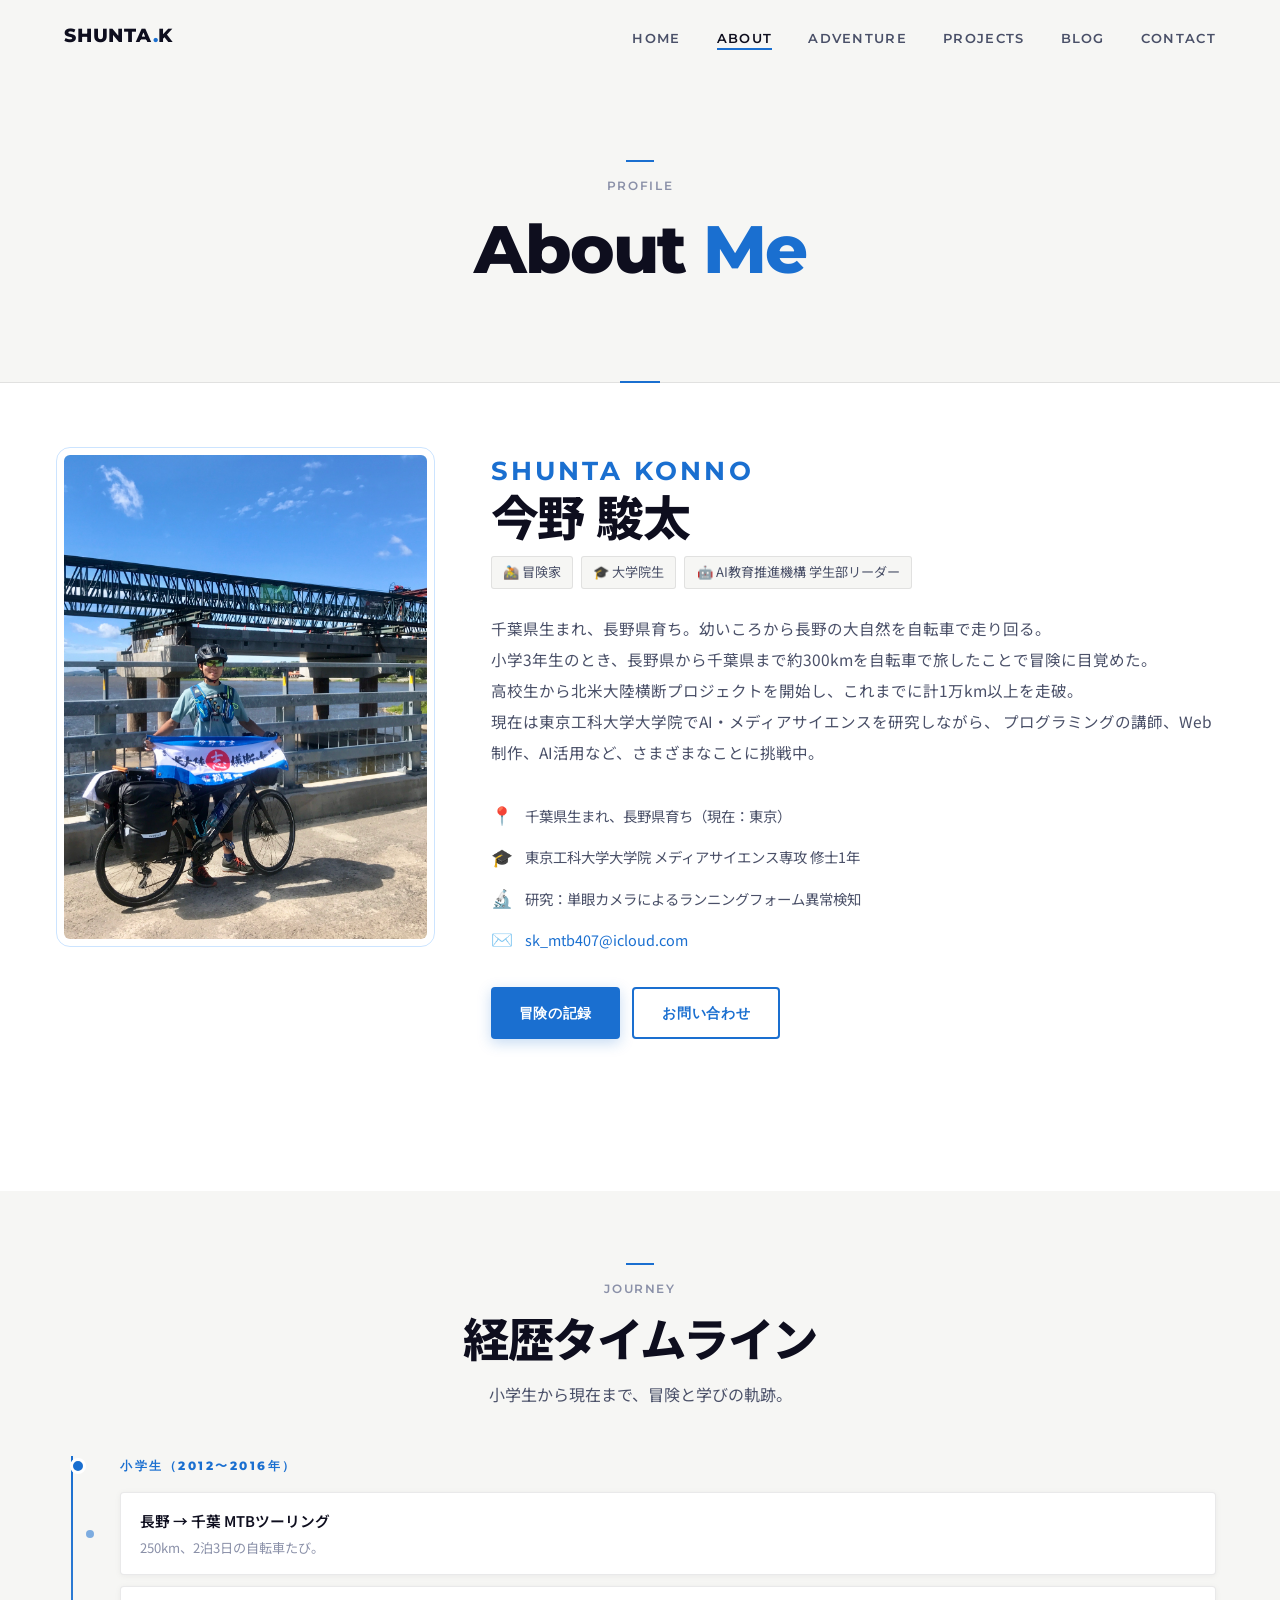
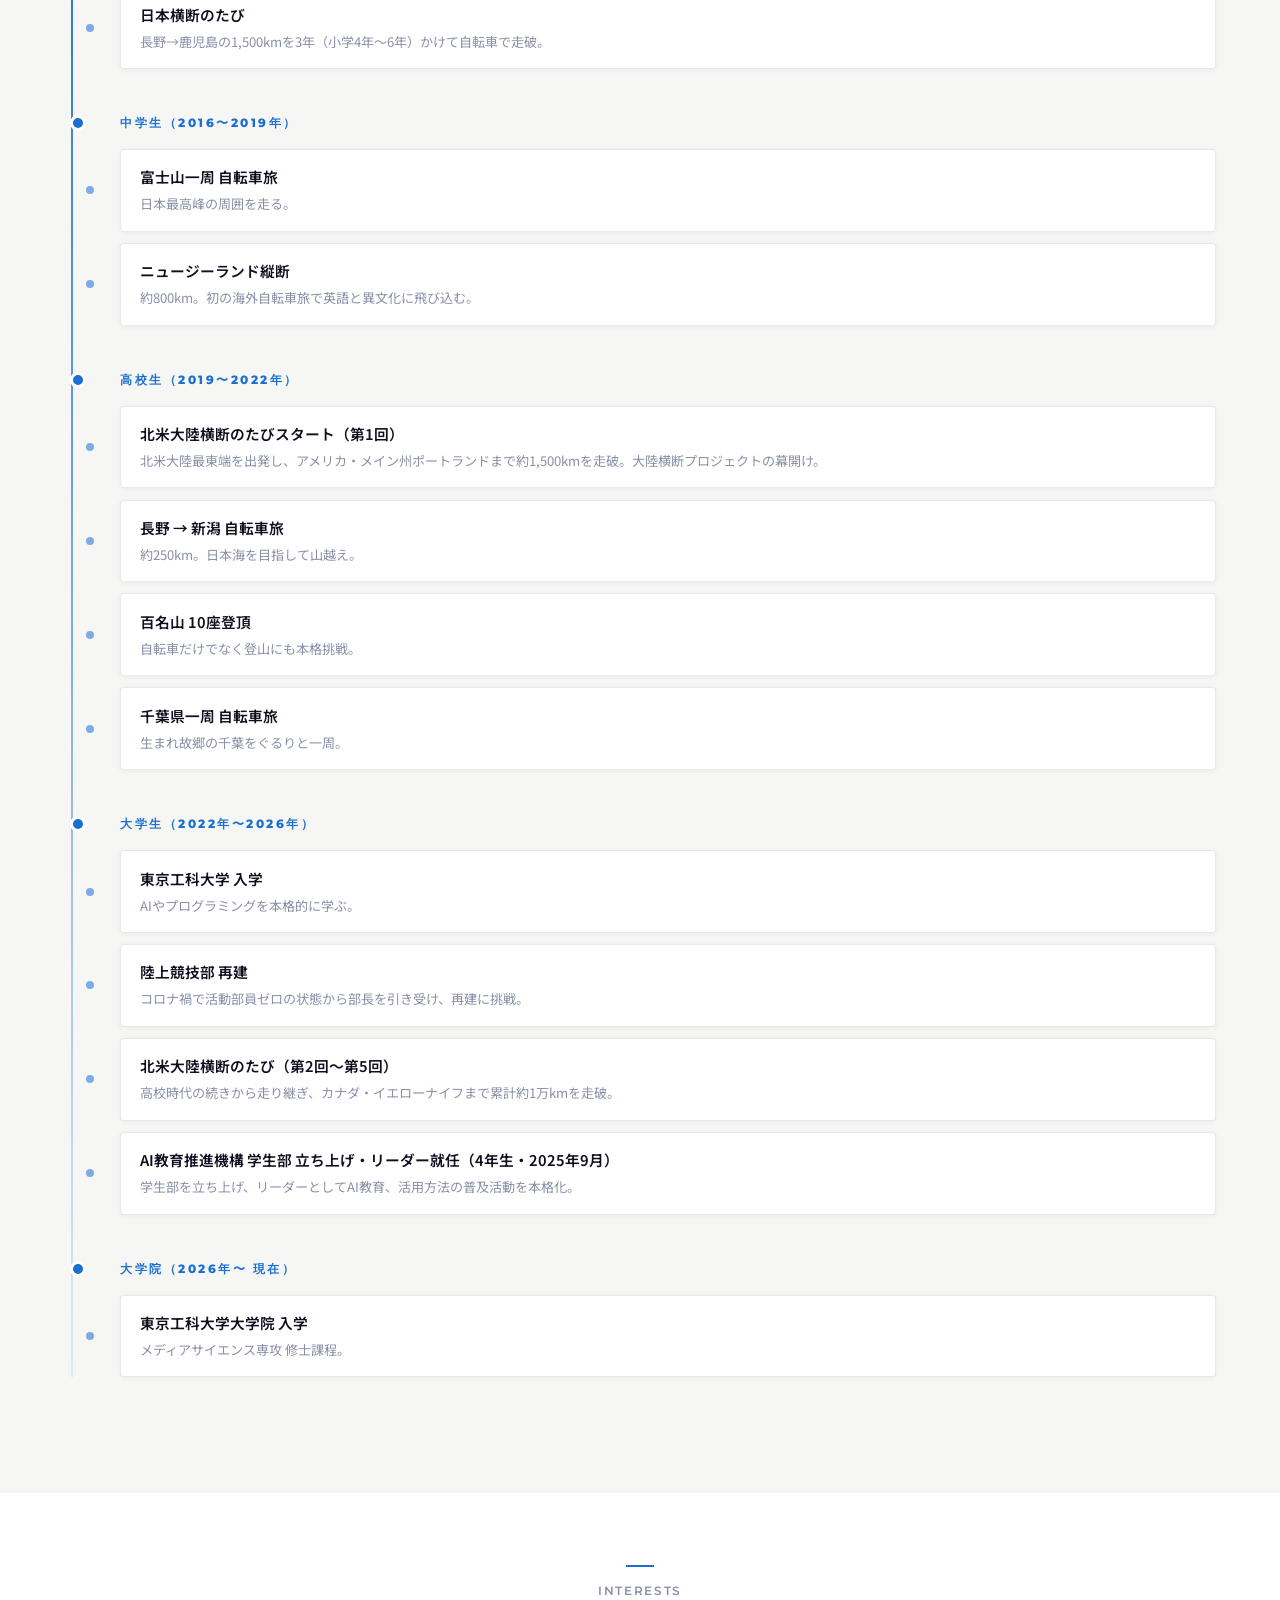
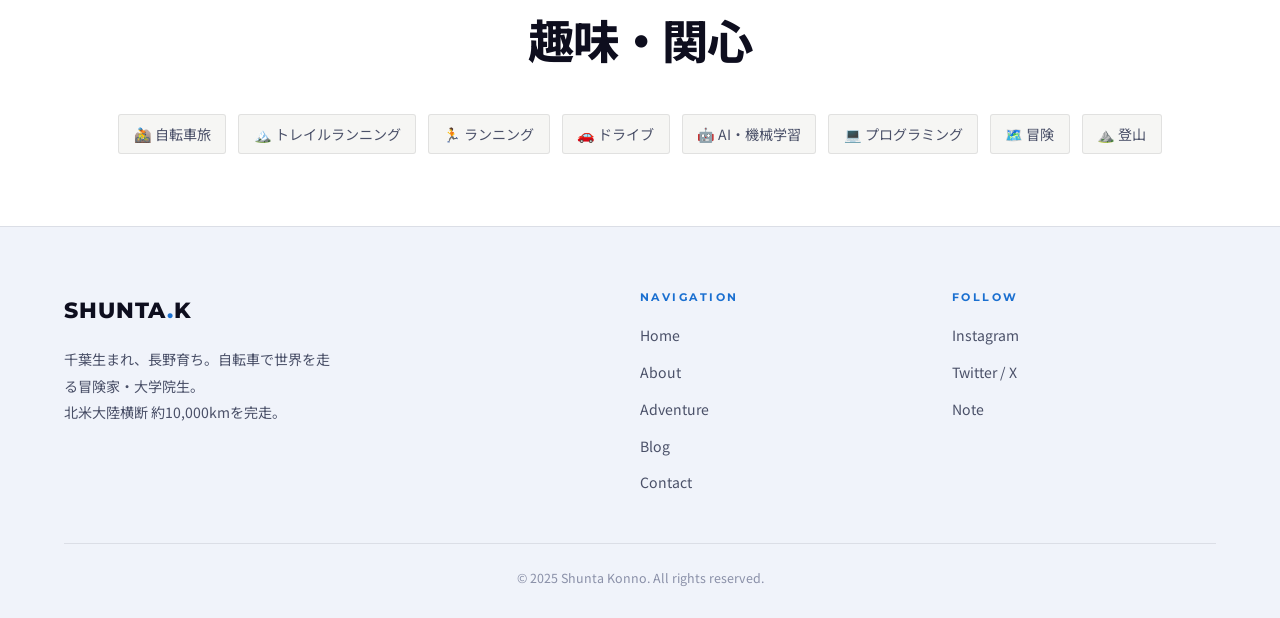
==== about.html @ 6734cbf1 "Update about timeline and interests per revisions - 長野→千葉: MTBツーリング / 250km 2泊3日 - 日本横断のたび: 長野→鹿児島 1" ====
<!DOCTYPE html>
<html lang="ja">
<head>
  <meta charset="UTF-8">
  <meta name="google-site-verification" content="3t5CI1DyYlu0HoJbHAZWPIja4UkBCypZJrowsVczzZc" />
  <meta name="viewport" content="width=device-width, initial-scale=1.0">
  <meta name="description" content="今野駿太のプロフィール。千葉生まれ長野育ちの冒険家・大学院生。経歴・研究・趣味について。">
  <title>About — Shunta Konno</title>
  <link rel="canonical" href="https://shunta-tf.github.io/my-website/about.html">
  <meta property="og:type" content="profile">
  <meta property="og:site_name" content="Shunta Konno">
  <meta property="og:locale" content="ja_JP">
  <meta property="og:title" content="About — 今野駿太 Shunta Konno">
  <meta property="og:description" content="今野駿太のプロフィール。千葉生まれ長野育ちの冒険家・大学院生。経歴・研究・趣味について。">
  <meta property="og:url" content="https://shunta-tf.github.io/my-website/about.html">
  <meta property="og:image" content="https://shunta-tf.github.io/my-website/images/profile.jpg">
  <meta name="twitter:card" content="summary_large_image">
  <meta name="twitter:title" content="About — 今野駿太 Shunta Konno">
  <meta name="twitter:description" content="今野駿太のプロフィール。千葉生まれ長野育ちの冒険家・大学院生。経歴・研究・趣味について。">
  <meta name="twitter:image" content="https://shunta-tf.github.io/my-website/images/profile.jpg">
  <link rel="preconnect" href="https://fonts.googleapis.com">
  <link rel="preconnect" href="https://fonts.gstatic.com" crossorigin>
  <link href="https://fonts.googleapis.com/css2?family=Montserrat:wght@400;500;600;700;800&family=Noto+Sans+JP:wght@400;500;700&display=swap" rel="stylesheet">
  <link rel="stylesheet" href="css/style.css">
</head>
<body>

<!-- ========== HEADER ========== -->
<header class="header">
  <nav class="nav">
    <a href="index.html" class="nav-logo">SHUNTA<span>.</span>K</a>
    <ul class="nav-links">
      <li><a href="index.html">Home</a></li>
      <li><a href="about.html">About</a></li>
      <li><a href="adventure.html">Adventure</a></li>
      <li><a href="projects.html">Projects</a></li>
      <li><a href="blog.html">Blog</a></li>
      <li><a href="contact.html">Contact</a></li>
    </ul>
    <button class="nav-hamburger" aria-label="メニュー">
      <span></span><span></span><span></span>
    </button>
  </nav>
</header>
<nav class="nav-mobile">
  <a href="index.html">Home</a>
  <a href="about.html">About</a>
  <a href="adventure.html">Adventure</a>
  <a href="projects.html">Projects</a>
  <a href="blog.html">Blog</a>
  <a href="contact.html">Contact</a>
</nav>

<!-- ========== PAGE HERO ========== -->
<section class="page-hero">
  <span class="section-label">Profile</span>
  <h1>About <span class="accent">Me</span></h1>
</section>

<!-- ========== PROFILE ========== -->
<section class="section">
  <div class="container">
    <div class="profile-section">
      <!-- Photo -->
      <div class="profile-img-wrap fade-in">
        <img
          src="images/profile.jpg"
          alt="今野駿太"
          class="profile-img"
          onerror="this.style.display='none';this.nextElementSibling.style.display='flex';"
        >
        <div class="profile-placeholder" style="display:none;">
          <span class="ph-icon">📷</span>
          <span>images/profile.jpg<br>を配置してください</span>
        </div>
      </div>

      <!-- Info -->
      <div class="fade-in fd1">
        <h1 class="profile-name">
          <span class="en">Shunta Konno</span>
          今野 駿太
        </h1>
        <div class="profile-badges">
          <span class="profile-badge">🚵 冒険家</span>
          <span class="profile-badge">🎓 大学院生</span>
          <span class="profile-badge">🤖 AI教育推進機構 学生部リーダー</span>
        </div>

        <p class="profile-bio">
          千葉県生まれ、長野県育ち。幼いころから長野の大自然を自転車で走り回る。<br>
          小学3年生のとき、長野県から千葉県まで約300kmを自転車で旅したことで冒険に目覚めた。<br>
          高校生から北米大陸横断プロジェクトを開始し、これまでに計1万km以上を走破。<br>
          現在は東京工科大学大学院でAI・メディアサイエンスを研究しながら、
          プログラミングの講師、Web制作、AI活用など、さまざまなことに挑戦中。
        </p>

        <div class="profile-meta">
          <div class="profile-meta-item">
            <span class="mi">📍</span>
            <span>千葉県生まれ、長野県育ち（現在：東京）</span>
          </div>
          <div class="profile-meta-item">
            <span class="mi">🎓</span>
            <span>東京工科大学大学院 メディアサイエンス専攻 修士1年</span>
          </div>
          <div class="profile-meta-item">
            <span class="mi">🔬</span>
            <span>研究：単眼カメラによるランニングフォーム異常検知</span>
          </div>
          <div class="profile-meta-item">
            <span class="mi">✉️</span>
            <span><a href="mailto:sk_mtb407@icloud.com">sk_mtb407@icloud.com</a></span>
          </div>
        </div>

        <div style="display:flex;gap:0.75rem;flex-wrap:wrap;">
          <a href="adventure.html" class="btn btn-primary">冒険の記録</a>
          <a href="contact.html" class="btn btn-outline">お問い合わせ</a>
        </div>
      </div>
    </div>
  </div>
</section>

<!-- ========== TIMELINE ========== -->
<section class="section bg-alt">
  <div class="container">
    <div class="section-header fade-in">
      <span class="section-label">Journey</span>
      <h2 class="section-title">経歴タイムライン</h2>
      <p class="section-subtitle">小学生から現在まで、冒険と学びの軌跡。</p>
    </div>

    <div class="timeline fade-in">

      <!-- 小学生 -->
      <div class="timeline-group">
        <div class="timeline-era">小学生（2012〜2016年）</div>
        <div class="timeline-items">
          <div class="timeline-item">
            <div class="ti-title">長野 → 千葉 MTBツーリング</div>
            <div class="ti-detail">250km、2泊3日の自転車たび。</div>
          </div>
          <div class="timeline-item">
            <div class="ti-title">日本横断のたび</div>
            <div class="ti-detail">長野→鹿児島の1,500kmを3年（小学4年〜6年）かけて自転車で走破。</div>
          </div>
        </div>
      </div>

      <!-- 中学生 -->
      <div class="timeline-group">
        <div class="timeline-era">中学生（2016〜2019年）</div>
        <div class="timeline-items">
          <div class="timeline-item">
            <div class="ti-title">富士山一周 自転車旅</div>
            <div class="ti-detail">日本最高峰の周囲を走る。</div>
          </div>
          <div class="timeline-item">
            <div class="ti-title">ニュージーランド縦断</div>
            <div class="ti-detail">約800km。初の海外自転車旅で英語と異文化に飛び込む。</div>
          </div>
        </div>
      </div>

      <!-- 高校生 -->
      <div class="timeline-group">
        <div class="timeline-era">高校生（2019〜2022年）</div>
        <div class="timeline-items">
          <div class="timeline-item">
            <div class="ti-title">北米大陸横断のたびスタート（第1回）</div>
            <div class="ti-detail">北米大陸最東端を出発し、アメリカ・メイン州ポートランドまで約1,500kmを走破。大陸横断プロジェクトの幕開け。</div>
          </div>
          <div class="timeline-item">
            <div class="ti-title">長野 → 新潟 自転車旅</div>
            <div class="ti-detail">約250km。日本海を目指して山越え。</div>
          </div>
          <div class="timeline-item">
            <div class="ti-title">百名山 10座登頂</div>
            <div class="ti-detail">自転車だけでなく登山にも本格挑戦。</div>
          </div>
          <div class="timeline-item">
            <div class="ti-title">千葉県一周 自転車旅</div>
            <div class="ti-detail">生まれ故郷の千葉をぐるりと一周。</div>
          </div>
        </div>
      </div>

      <!-- 大学生 -->
      <div class="timeline-group">
        <div class="timeline-era">大学生（2022年〜2026年）</div>
        <div class="timeline-items">
          <div class="timeline-item">
            <div class="ti-title">東京工科大学 入学</div>
            <div class="ti-detail">AIやプログラミングを本格的に学ぶ。</div>
          </div>
          <div class="timeline-item">
            <div class="ti-title">陸上競技部 再建</div>
            <div class="ti-detail">コロナ禍で活動部員ゼロの状態から部長を引き受け、再建に挑戦。</div>
          </div>
          <div class="timeline-item">
            <div class="ti-title">北米大陸横断のたび（第2回〜第5回）</div>
            <div class="ti-detail">高校時代の続きから走り継ぎ、カナダ・イエローナイフまで累計約1万kmを走破。</div>
          </div>
          <div class="timeline-item">
            <div class="ti-title">AI教育推進機構 学生部 立ち上げ・リーダー就任（4年生・2025年9月）</div>
            <div class="ti-detail">学生部を立ち上げ、リーダーとしてAI教育、活用方法の普及活動を本格化。</div>
          </div>
        </div>
      </div>

      <!-- 大学院 -->
      <div class="timeline-group">
        <div class="timeline-era">大学院（2026年〜 現在）</div>
        <div class="timeline-items">
          <div class="timeline-item">
            <div class="ti-title">東京工科大学大学院 入学</div>
            <div class="ti-detail">メディアサイエンス専攻 修士課程。</div>
          </div>
        </div>
      </div>

    </div>
  </div>
</section>

<!-- ========== HOBBIES ========== -->
<section class="section">
  <div class="container">
    <div class="section-header fade-in">
      <span class="section-label">Interests</span>
      <h2 class="section-title">趣味・関心</h2>
    </div>
    <div class="hobby-list fade-in" style="justify-content:center;">
      <span class="hobby-tag">🚵 自転車旅</span>
      <span class="hobby-tag">🏔️ トレイルランニング</span>
      <span class="hobby-tag">🏃 ランニング</span>
      <span class="hobby-tag">🚗 ドライブ</span>
      <span class="hobby-tag">🤖 AI・機械学習</span>
      <span class="hobby-tag">💻 プログラミング</span>
      <span class="hobby-tag">🗺️ 冒険</span>
      <span class="hobby-tag">⛰️ 登山</span>
    </div>
  </div>
</section>

<!-- ========== FOOTER ========== -->
<footer class="footer">
  <div class="container footer-inner">
    <div class="footer-grid">
      <div class="footer-brand">
        <a href="index.html" class="nav-logo">SHUNTA<span>.</span>K</a>
        <p>千葉生まれ、長野育ち。自転車で世界を走る冒険家・大学院生。<br>北米大陸横断 約10,000kmを完走。</p>
      </div>
      <div class="footer-col">
        <h4>Navigation</h4>
        <ul>
          <li><a href="index.html">Home</a></li>
          <li><a href="about.html">About</a></li>
          <li><a href="adventure.html">Adventure</a></li>
          <li><a href="blog.html">Blog</a></li>
          <li><a href="contact.html">Contact</a></li>
        </ul>
      </div>
      <div class="footer-col">
        <h4>Follow</h4>
        <ul>
          <li><a href="https://www.instagram.com/shunta_mtb/" target="_blank" rel="noopener">Instagram</a></li>
          <li><a href="https://twitter.com/shunta_mtb" target="_blank" rel="noopener">Twitter / X</a></li>
          <li><a href="https://note.com/shunta_mtb" target="_blank" rel="noopener">Note</a></li>
        </ul>
      </div>
    </div>
    <div class="footer-bottom">
      <p>© 2025 Shunta Konno. All rights reserved.</p>
    </div>
  </div>
</footer>

<script src="js/main.js"></script>
</body>
</html>
---- css/style.css ----
/* =====================================================
   STYLE.CSS — Shunta Konno Personal Website
   ===================================================== */

/* --- Variables & Reset --- */
:root {
  --bg-primary:    #ffffff;
  --bg-secondary:  #f6f6f4;
  --bg-card:       #ffffff;
  --bg-card-alt:   #f0f0ec;
  --accent:        #1a6fd0;
  --accent-light:  #4a9eff;
  --accent-dark:   #0d52a8;
  --accent-glow:   rgba(26, 111, 208, 0.08);
  --text-primary:  #0e0e1e;
  --text-secondary:#4a5068;
  --text-muted:    #8a90a8;
  --border:        rgba(14, 14, 30, 0.09);
  --border-hover:  rgba(26, 111, 208, 0.3);
  --header-height: 72px;
  --section-pad:   72px 0;
  --max-width:     1200px;
  --radius:        6px;
  --radius-sm:     4px;
  --t:             all 0.25s ease;
  --shadow:        0 2px 12px rgba(14,14,30,0.07);
  --shadow-hover:  0 6px 20px rgba(14,14,30,0.11);
}

*, *::before, *::after { box-sizing: border-box; margin: 0; padding: 0; }

html { scroll-behavior: smooth; -webkit-text-size-adjust: 100%; }

body {
  font-family: 'Noto Sans JP', 'Montserrat', -apple-system, sans-serif;
  background: var(--bg-primary);
  color: var(--text-primary);
  line-height: 1.75;
  opacity: 0;
  transition: opacity 0.55s ease;
  min-height: 100vh;
  overflow-x: hidden;
}
body.page-loaded { opacity: 1; }

img { max-width: 100%; height: auto; display: block; }
a { color: var(--accent); text-decoration: none; transition: var(--t); }
a:hover { color: var(--accent-dark); }
ul { list-style: none; }

/* --- Typography --- */
h1,h2,h3,h4,h5 {
  font-family: 'Montserrat', 'Noto Sans JP', sans-serif;
  font-weight: 700;
  line-height: 1.2;
  letter-spacing: -0.02em;
}
.section-title { font-size: clamp(2rem,4.5vw,2.9rem); margin-bottom: 0.75rem; font-weight: 800; letter-spacing: -0.03em; }
.section-subtitle { font-size: 1rem; color: var(--text-secondary); margin-bottom: 3rem; font-weight: 400; }
.accent { color: var(--accent); }

/* --- Layout --- */
.container { max-width: var(--max-width); margin: 0 auto; padding: 0 24px; }
.section { padding: var(--section-pad); }
.section-header { text-align: center; margin-bottom: 44px; }
.section-label {
  display: inline-block;
  font-size: 0.72rem; font-weight: 600; letter-spacing: 0.14em;
  text-transform: uppercase; color: var(--text-muted);
  font-family: 'Montserrat', sans-serif;
  margin-bottom: 0.85rem;
}
.section-header .section-label::before {
  content: ''; display: block;
  width: 28px; height: 2px; background: var(--accent);
  margin: 0 auto 0.85rem;
}
.bg-alt { background: var(--bg-secondary); }

/* --- Header --- */
.header {
  position: fixed; top: 0; left: 0; right: 0;
  height: var(--header-height);
  z-index: 1000;
  transition: var(--t);
}
.header.scrolled {
  background: rgba(255,255,255,0.92);
  backdrop-filter: blur(18px);
  -webkit-backdrop-filter: blur(18px);
  border-bottom: 1px solid var(--border);
  box-shadow: 0 2px 16px rgba(14,14,30,0.06);
}
.nav {
  display: flex; align-items: center; justify-content: space-between;
  height: 100%; max-width: var(--max-width);
  margin: 0 auto; padding: 0 24px;
}
.nav-logo {
  font-family: 'Montserrat', sans-serif;
  font-size: 1.2rem; font-weight: 800;
  color: var(--text-primary); letter-spacing: 0.04em;
}
.nav-logo span { color: var(--accent); }
.nav-logo:hover { color: var(--text-primary); }
.nav-links { display: flex; gap: 2.25rem; align-items: center; }
.nav-links a {
  font-family: 'Montserrat', sans-serif;
  font-size: 0.82rem; font-weight: 600;
  color: var(--text-secondary); letter-spacing: 0.1em;
  text-transform: uppercase; position: relative; padding-bottom: 4px;
}
.nav-links a::after {
  content: ''; position: absolute; bottom: 0; left: 0;
  width: 0; height: 2px; background: var(--accent);
  transition: width 0.3s ease;
}
.nav-links a:hover,
.nav-links a.active { color: var(--text-primary); }
.nav-links a:hover::after,
.nav-links a.active::after { width: 100%; }

/* Hamburger */
.nav-hamburger {
  display: none; flex-direction: column; gap: 5px;
  cursor: pointer; padding: 8px; background: none; border: none;
}
.nav-hamburger span {
  display: block; width: 24px; height: 2px;
  background: var(--text-primary); transition: var(--t); border-radius: 2px;
}
.nav-links a { color: var(--text-secondary); }

/* Home page: white nav before scroll */
.home-page .header:not(.scrolled) .nav-logo { color: #fff; }
.home-page .header:not(.scrolled) .nav-logo span { color: rgba(255,255,255,0.75); }
.home-page .header:not(.scrolled) .nav-links a { color: rgba(255,255,255,0.85); }
.home-page .header:not(.scrolled) .nav-links a:hover { color: #fff; }
.home-page .header:not(.scrolled) .nav-hamburger span { background: #fff; }
.nav-hamburger.open span:nth-child(1) { transform: translateY(7px) rotate(45deg); }
.nav-hamburger.open span:nth-child(2) { opacity: 0; }
.nav-hamburger.open span:nth-child(3) { transform: translateY(-7px) rotate(-45deg); }

/* Mobile nav */
.nav-mobile {
  display: none; position: fixed;
  top: var(--header-height); left: 0; right: 0;
  background: rgba(255,255,255,0.97); backdrop-filter: blur(20px);
  padding: 2rem 24px; border-bottom: 1px solid var(--border);
  flex-direction: column; gap: 0; z-index: 999;
  box-shadow: 0 8px 24px rgba(14,14,30,0.08);
}
.nav-mobile.open { display: flex; }
.nav-mobile a {
  font-family: 'Montserrat', sans-serif;
  font-size: 1.05rem; font-weight: 600;
  color: var(--text-secondary); text-transform: uppercase;
  letter-spacing: 0.1em; padding: 1rem 0;
  border-bottom: 1px solid var(--border);
}
.nav-mobile a.active, .nav-mobile a:hover { color: var(--accent); }

/* --- Footer --- */
.footer {
  background: #f0f3fa;
  border-top: 1px solid var(--border);
  padding: 64px 0 28px;
}
.footer-grid {
  display: grid; grid-template-columns: 2fr 1fr 1fr;
  gap: 3rem; margin-bottom: 3rem;
}
.footer-brand .nav-logo { font-size: 1.4rem; display: block; margin-bottom: 1rem; }
.footer-brand p { color: var(--text-secondary); font-size: 0.88rem; line-height: 1.9; max-width: 270px; }
.footer-col h4 {
  font-size: 0.7rem; font-weight: 700; letter-spacing: 0.22em;
  text-transform: uppercase; color: var(--accent);
  margin-bottom: 1rem; font-family: 'Montserrat', sans-serif;
}
.footer-col ul { display: flex; flex-direction: column; gap: 0.55rem; }
.footer-col a { color: var(--text-secondary); font-size: 0.88rem; }
.footer-col a:hover { color: var(--text-primary); }
.footer-bottom {
  border-top: 1px solid var(--border);
  padding-top: 1.5rem; text-align: center;
  color: var(--text-muted); font-size: 0.78rem;
}

/* --- Buttons --- */
.btn {
  display: inline-flex; align-items: center; gap: 0.5rem;
  padding: 0.75rem 1.75rem;
  border-radius: var(--radius-sm);
  font-family: 'Montserrat', sans-serif;
  font-size: 0.875rem; font-weight: 600; letter-spacing: 0.05em;
  cursor: pointer; transition: var(--t); border: none;
  text-decoration: none;
}
.btn-primary { background: var(--accent); color: #fff; box-shadow: 0 4px 14px rgba(26,111,208,0.25); }
.btn-primary:hover {
  background: var(--accent-dark); color: #fff;
  transform: translateY(-2px); box-shadow: 0 8px 20px rgba(26,111,208,0.3);
}
.btn-outline { background: #fff; color: var(--accent); border: 2px solid var(--accent); }
.btn-outline:hover {
  background: var(--accent); color: #fff;
  transform: translateY(-2px);
}
.btn-lg { padding: 1rem 2.5rem; font-size: 1rem; }

/* --- Cards --- */
.card {
  background: var(--bg-card);
  border: 1px solid var(--border);
  border-radius: var(--radius);
  padding: 2rem;
  transition: var(--t);
  position: relative; overflow: hidden;
  box-shadow: var(--shadow);
}
.card::before {
  content: ''; position: absolute; top: 0; left: 0; right: 0; height: 2px;
  background: var(--accent);
  transform: scaleX(0); transform-origin: left;
  transition: transform 0.3s ease;
}
.card:hover {
  transform: translateY(-3px);
  box-shadow: var(--shadow-hover);
  border-color: rgba(26,111,208,0.2);
}
.card:hover::before { transform: scaleX(1); }

/* ===========================
   HERO
   =========================== */
.hero {
  min-height: 64vh;
  display: flex; align-items: flex-end;
  position: relative; overflow: hidden;
  background: #111;
}

.hero-stars { display: none; }
.hero::after { display: none; }

.hero-bg {
  position: absolute; inset: 0;
  background: url('../images/hero.jpg') center/cover no-repeat;
  opacity: 0.55; z-index: 1;
}
.hero-slide {
  position: absolute; inset: 0;
  background-size: cover; background-position: center;
  opacity: 0; z-index: 1;
  transition: opacity 1.2s ease;
}
.hero-slide.active { opacity: 0.9; }
.hero-overlay {
  display: block;
  position: absolute; inset: 0; z-index: 2;
  background: linear-gradient(
    to bottom,
    rgba(0,0,0,0.32) 0%,
    rgba(0,0,0,0.02) 28%,
    rgba(0,0,0,0.05) 55%,
    rgba(0,0,0,0.52) 100%
  );
}

.hero-content {
  position: relative; z-index: 3;
  width: 100%; max-width: var(--max-width);
  margin: 0 auto;
  padding: 0 48px 56px;
}
.hero-label {
  display: block;
  font-family: 'Montserrat', sans-serif;
  font-size: 0.7rem; font-weight: 500; letter-spacing: 0.1em;
  text-transform: uppercase; color: rgba(255,255,255,0.6);
  margin-bottom: 0.65rem;
}
.hero-title {
  font-size: clamp(2rem, 4.5vw, 3.5rem);
  font-weight: 800; letter-spacing: -0.03em;
  line-height: 1.02; margin-bottom: 0.9rem;
  color: #fff;
}
.hero-title .name-en {
  display: block; font-family: 'Montserrat', sans-serif;
}
.hero-title .name-ja {
  display: block;
  font-size: clamp(0.95rem, 1.8vw, 1.6rem);
  font-weight: 700; color: rgba(255,255,255,0.75);
  margin-top: 0.15rem;
}
.hero-tagline {
  font-size: clamp(0.95rem, 2.2vw, 1.18rem);
  color: var(--text-secondary); margin-bottom: 2.5rem;
  max-width: 540px; line-height: 1.9;
}
.hero-cta { display: flex; gap: 1rem; flex-wrap: wrap; }
.hero-scroll {
  position: absolute; bottom: 40px; left: 50%;
  transform: translateX(-50%);
  display: flex; flex-direction: column; align-items: center; gap: 6px;
  color: var(--text-muted); font-size: 0.68rem;
  letter-spacing: 0.15em; text-transform: uppercase;
  font-family: 'Montserrat', sans-serif;
  animation: scrollBounce 2.2s ease-in-out infinite;
  z-index: 3;
}
.hero-scroll::after {
  content: ''; display: block; width: 1px; height: 36px;
  background: linear-gradient(to bottom, var(--accent), transparent);
}
@keyframes scrollBounce {
  0%,100% { transform: translateX(-50%) translateY(0); }
  50% { transform: translateX(-50%) translateY(9px); }
}

/* ===========================
   NEWS
   =========================== */
.news-list {
  display: flex; flex-direction: column; gap: 1px;
  background: var(--border); border-radius: var(--radius);
  overflow: hidden; border: 1px solid var(--border);
}
.news-item {
  display: flex; align-items: center; gap: 1.25rem;
  padding: 1.1rem 1.75rem;
  background: var(--bg-card); transition: var(--t);
  flex-wrap: wrap; position: relative;
}
.news-item::before {
  content: ''; position: absolute; left: 0; top: 0; bottom: 0;
  width: 3px; background: var(--accent);
  transform: scaleY(0); transform-origin: center;
  transition: transform 0.25s ease;
}
.news-item:hover { background: #f5f8ff; }
.news-item:hover::before { transform: scaleY(1); }
.news-date {
  font-family: 'Montserrat', sans-serif;
  font-size: 0.78rem; font-weight: 700; color: var(--accent);
  white-space: nowrap; min-width: 90px;
}
.news-badge {
  font-size: 0.68rem; font-weight: 700;
  padding: 0.2rem 0.55rem; border-radius: 3px;
  background: var(--accent-glow); color: var(--accent);
  white-space: nowrap; border: 1px solid rgba(26,111,208,0.25);
  font-family: 'Montserrat', sans-serif;
}
.news-text { color: var(--text-secondary); font-size: 0.92rem; flex: 1; }

/* ===========================
   ACTIVITY CARDS
   =========================== */
.activity-grid { display: grid; grid-template-columns: repeat(3,1fr); gap: 1.5rem; }
.activity-icon { font-size: 2.5rem; margin-bottom: 1.25rem; display: block; }
.activity-card { display: flex; flex-direction: column; }
.activity-card h3 {
  font-size: 1.35rem; margin-bottom: 0.2rem;
  font-family: 'Montserrat', sans-serif; letter-spacing: -0.01em;
}
.activity-sub {
  display: block; font-size: 0.78rem; font-weight: 500;
  color: var(--text-muted); margin-bottom: 0.9rem;
  letter-spacing: 0.02em;
}
.activity-card p { color: var(--text-secondary); font-size: 0.88rem; line-height: 1.75; flex: 1; }
.activity-card .btn { margin-top: 1.5rem; align-self: flex-start; }

/* ===========================
   SNS LINKS
   =========================== */
.sns-row { display: flex; justify-content: center; gap: 1.25rem; flex-wrap: wrap; }
.sns-card {
  display: flex; flex-direction: column;
  align-items: center; gap: 0.65rem;
  padding: 1.5rem 1.75rem;
  background: var(--bg-card); border: 1px solid var(--border);
  border-radius: var(--radius); transition: var(--t);
  min-width: 130px; color: var(--text-primary);
  box-shadow: var(--shadow);
  position: relative; overflow: hidden;
}
.sns-card::before {
  content: ''; position: absolute; top: 0; left: 0; right: 0; height: 2px;
  background: var(--accent);
  transform: scaleX(0); transition: transform 0.25s ease;
}
.sns-card:hover {
  border-color: rgba(26,111,208,0.3);
  box-shadow: var(--shadow-hover);
  color: var(--accent);
  transform: translateY(-3px);
}
.sns-card:hover::before { transform: scaleX(1); }
.sns-card .icon { font-size: 1.8rem; line-height: 1; }
.sns-card .label {
  font-family: 'Montserrat', sans-serif;
  font-size: 0.75rem; font-weight: 700;
  letter-spacing: 0.1em; text-transform: uppercase;
}

/* ===========================
   PAGE HERO (inner pages)
   =========================== */
.page-hero {
  padding: 160px 24px 80px;
  text-align: center;
  background: var(--bg-secondary);
  position: relative;
  border-bottom: 1px solid var(--border);
}
.page-hero::after {
  content: ''; position: absolute; bottom: -1px; left: 50%;
  transform: translateX(-50%); width: 40px; height: 2px;
  background: var(--accent);
}
.page-hero .section-label::before {
  content: ''; display: block;
  width: 28px; height: 2px; background: var(--accent);
  margin: 0 auto 0.85rem;
}
.page-hero h1 { font-size: clamp(2.4rem, 6.5vw, 4.2rem); font-weight: 800; margin-bottom: 0.75rem; letter-spacing: -0.03em; }
.page-hero p { color: var(--text-secondary); font-size: 1.05rem; max-width: 480px; margin: 0 auto; }

/* ===========================
   ABOUT — Profile
   =========================== */
.profile-section {
  display: grid; grid-template-columns: 1fr 2fr;
  gap: 4rem; align-items: start; margin-bottom: 80px;
}
.profile-img-wrap { position: relative; }
.profile-img-wrap::after {
  content: ''; position: absolute;
  inset: -8px; border-radius: calc(var(--radius) + 8px);
  border: 1px solid rgba(74,158,255,0.28); pointer-events: none;
}
.profile-img {
  width: 100%; aspect-ratio: 3/4;
  border-radius: var(--radius); object-fit: cover;
}
.profile-placeholder {
  width: 100%; aspect-ratio: 3/4;
  border-radius: var(--radius);
  background: #f0f4fb; border: 2px dashed rgba(26,111,208,0.2);
  display: flex; flex-direction: column;
  align-items: center; justify-content: center;
  gap: 0.75rem; color: var(--text-muted);
  font-size: 0.82rem; text-align: center; padding: 2rem;
}
.profile-placeholder .ph-icon { font-size: 2.5rem; opacity: 0.5; }
.profile-name {
  font-size: clamp(2rem,5vw,3rem); font-weight: 800;
  margin-bottom: 0.5rem; letter-spacing: -0.03em;
}
.profile-name .en {
  display: block; font-family: 'Montserrat', sans-serif;
  font-size: 0.55em; color: var(--accent); font-weight: 700;
  letter-spacing: 0.12em; text-transform: uppercase; margin-bottom: 0.25rem;
}
.profile-badges {
  display: flex; flex-wrap: wrap; gap: 0.5rem; margin-bottom: 1.5rem;
}
.profile-badge {
  background: var(--bg-secondary); border: 1px solid var(--border);
  padding: 0.25rem 0.7rem; border-radius: 3px; font-size: 0.82rem;
  color: var(--text-secondary);
}
.profile-bio {
  color: var(--text-secondary); font-size: 0.97rem;
  line-height: 2; margin-bottom: 2rem;
}
.profile-meta { display: flex; flex-direction: column; gap: 0.65rem; margin-bottom: 2rem; }
.profile-meta-item {
  display: flex; align-items: center;
  gap: 0.75rem; font-size: 0.9rem; color: var(--text-secondary);
}
.profile-meta-item .mi { color: var(--accent); font-size: 1.1rem; min-width: 1.4rem; }

/* ===========================
   TIMELINE
   =========================== */
.timeline { position: relative; padding-left: 2rem; }
.timeline::before {
  content: ''; position: absolute; left: 7px; top: 0; bottom: 0;
  width: 2px; background: linear-gradient(to bottom, var(--accent), rgba(26,111,208,0.1));
}
.timeline-group { margin-bottom: 2.75rem; }
.timeline-era {
  font-family: 'Montserrat', sans-serif;
  font-size: 0.72rem; font-weight: 800; letter-spacing: 0.22em;
  text-transform: uppercase; color: var(--accent);
  margin-bottom: 1rem; padding-left: 1.5rem; position: relative;
}
.timeline-era::before {
  content: ''; position: absolute;
  left: -1.6rem; top: 50%; transform: translateY(-50%);
  width: 16px; height: 16px; border-radius: 50%;
  background: var(--accent); border: 3px solid var(--bg-primary);
}
.timeline-items { display: flex; flex-direction: column; gap: 0.7rem; padding-left: 1.5rem; }
.timeline-item {
  position: relative;
  background: var(--bg-card); border: 1px solid var(--border);
  border-radius: var(--radius-sm); padding: 0.9rem 1.2rem;
  transition: var(--t); box-shadow: 0 1px 6px rgba(14,14,30,0.05);
}
.timeline-item:hover { border-color: rgba(26,111,208,0.25); background: #f5f8ff; box-shadow: var(--shadow); }
.timeline-item::before {
  content: ''; position: absolute;
  left: -2.18rem; top: 50%; transform: translateY(-50%);
  width: 8px; height: 8px; border-radius: 50%;
  background: var(--accent); opacity: 0.55;
}
.ti-title { font-size: 0.92rem; font-weight: 600; margin-bottom: 0.2rem; }
.ti-detail { font-size: 0.82rem; color: var(--text-muted); }

/* ===========================
   HOBBIES
   =========================== */
.hobby-list { display: flex; flex-wrap: wrap; gap: 0.75rem; }
.hobby-tag {
  display: inline-flex; align-items: center; gap: 0.45rem;
  padding: 0.4rem 0.9rem;
  background: var(--bg-secondary); border: 1px solid var(--border);
  border-radius: 3px; font-size: 0.88rem; color: var(--text-secondary);
  transition: var(--t);
}
.hobby-tag:hover { border-color: var(--accent); color: var(--accent); }

/* ===========================
   ADVENTURE — Main Project
   =========================== */
.main-project {
  background: var(--bg-secondary);
  border: 1px solid var(--border);
  border-left: 3px solid var(--accent);
  border-radius: var(--radius); padding: 3rem;
  margin-bottom: 5rem; position: relative; overflow: hidden;
  box-shadow: var(--shadow);
}
.main-project::before { display: none; }
.mp-head {
  display: flex; justify-content: space-between;
  align-items: flex-start; flex-wrap: wrap;
  gap: 1.5rem; margin-bottom: 2rem;
}
.mp-badge {
  font-family: 'Montserrat', sans-serif;
  font-size: 0.68rem; font-weight: 700; letter-spacing: 0.1em;
  text-transform: uppercase; color: var(--accent);
  padding: 0; border-radius: 0;
}
.mp-title { font-size: clamp(1.5rem,4vw,2.4rem); font-weight: 800; margin-bottom: 0.4rem; }
.mp-sub { color: var(--text-secondary); font-size: 0.92rem; }
.mp-stats { display: flex; gap: 2.5rem; flex-wrap: wrap; }
.stat { text-align: center; }
.stat-val {
  font-family: 'Montserrat', sans-serif;
  font-size: clamp(1.6rem,3.5vw,2.6rem);
  font-weight: 800; color: var(--accent); line-height: 1;
  margin-bottom: 0.25rem;
}
.stat-lbl { font-size: 0.78rem; color: var(--text-muted); font-family: 'Montserrat',sans-serif; }
.progress-wrap { margin-top: 2rem; }
.progress-meta {
  display: flex; justify-content: space-between;
  margin-bottom: 0.65rem; font-size: 0.82rem; color: var(--text-secondary);
}
.progress-track {
  height: 6px; background: rgba(14,14,30,0.08);
  border-radius: 100px; overflow: hidden;
}
.progress-fill {
  height: 100%;
  background: linear-gradient(90deg, var(--accent), var(--accent-light));
  border-radius: 100px;
  position: relative;
  width: 0;
  transition: width 1.6s cubic-bezier(0.4,0,0.2,1) 0.4s;
}
.progress-fill::after { display: none; }
.route-section { margin-top: 2rem; padding-top: 2rem; border-top: 1px solid var(--border); }
.route-label {
  font-size: 0.72rem; color: var(--text-muted);
  font-family: 'Montserrat',sans-serif; font-weight: 700;
  letter-spacing: 0.15em; text-transform: uppercase; margin-bottom: 0.85rem;
}
.route-path {
  display: flex; align-items: center; gap: 0.5rem;
  flex-wrap: wrap; font-size: 0.88rem;
}
.route-pt {
  background: var(--bg-primary); border: 1px solid var(--border);
  padding: 0.3rem 0.75rem; border-radius: 3px;
  color: var(--text-secondary); font-size: 0.82rem;
  font-family: 'Montserrat',sans-serif;
}
.route-arr { color: var(--text-muted); }

/* Adventures grid */
.adventures-grid {
  display: grid; grid-template-columns: repeat(auto-fill,minmax(270px,1fr));
  gap: 1.25rem;
}
.adv-card {
  background: var(--bg-card); border: 1px solid var(--border);
  border-radius: var(--radius); padding: 1.5rem; transition: var(--t);
  box-shadow: var(--shadow);
}
.adv-card:hover {
  border-color: rgba(26,111,208,0.25);
  box-shadow: var(--shadow-hover);
}
.era-badge {
  display: inline-block;
  font-size: 0.68rem; font-weight: 700; color: var(--text-muted);
  background: transparent; border: none;
  padding: 0; border-radius: 0;
  font-family: 'Montserrat',sans-serif; letter-spacing: 0.08em;
  text-transform: uppercase;
  margin-bottom: 0.7rem;
}
.adv-card h3 { font-size: 0.97rem; font-weight: 700; margin-bottom: 0.4rem; line-height: 1.4; }
.adv-dist {
  font-family: 'Montserrat',sans-serif;
  font-size: 1.15rem; font-weight: 800;
  color: var(--accent); margin-bottom: 0.2rem;
}
.adv-note { font-size: 0.82rem; color: var(--text-muted); }

/* Instagram CTA */
.ig-cta {
  text-align: center; margin-top: 4rem; padding: 3rem;
  background: var(--bg-secondary);
  border: 1px solid var(--border);
  border-radius: var(--radius);
  box-shadow: var(--shadow);
}
.ig-cta p { color: var(--text-secondary); margin: 1rem 0 1.75rem; font-size: 0.95rem; }

/* ===========================
   BLOG
   =========================== */
.blog-wrap { max-width: 640px; margin: 0 auto; padding: 0 24px; }
.blog-note-card {
  padding: 3rem; text-align: center;
  background: var(--bg-secondary);
  border: 1px solid var(--border); border-radius: var(--radius);
  box-shadow: var(--shadow);
}
.note-icon { font-size: 4rem; margin-bottom: 1.5rem; }
.blog-note-card h2 { font-size: 1.6rem; margin-bottom: 0.75rem; }
.blog-note-card p { color: var(--text-secondary); line-height: 1.9; margin-bottom: 2rem; }
.blog-tip {
  margin-top: 2rem; padding: 1.25rem 1.5rem;
  background: #f5f8ff; border: 1px solid rgba(26,111,208,0.12);
  border-radius: var(--radius-sm); font-size: 0.85rem; color: var(--text-muted);
  line-height: 1.7;
}

/* ===========================
   CONTACT
   =========================== */
.contact-grid { display: grid; grid-template-columns: 1fr 1.6fr; gap: 4rem; align-items: start; }
.contact-info h3 { font-size: 1.05rem; margin-bottom: 1.5rem; font-weight: 700; }
.ci-item { display: flex; align-items: flex-start; gap: 1rem; margin-bottom: 1.5rem; }
.ci-icon { font-size: 1.15rem; color: var(--accent); min-width: 1.4rem; margin-top: 0.1rem; }
.ci-label {
  font-size: 0.7rem; color: var(--text-muted);
  text-transform: uppercase; letter-spacing: 0.12em;
  font-family: 'Montserrat',sans-serif; margin-bottom: 0.22rem;
}
.ci-val { font-size: 0.9rem; color: var(--text-secondary); word-break: break-all; }
.ci-val a { color: var(--accent); }
.contact-sns { margin-top: 2rem; padding-top: 2rem; border-top: 1px solid var(--border); }
.contact-sns h4 {
  font-size: 0.7rem; color: var(--text-muted);
  text-transform: uppercase; letter-spacing: 0.12em;
  font-family: 'Montserrat',sans-serif; margin-bottom: 1rem;
}
.sns-pill-row { display: flex; flex-wrap: wrap; gap: 0.65rem; }
.sns-pill {
  display: flex; align-items: center; gap: 0.4rem;
  color: var(--text-secondary); font-size: 0.88rem;
  padding: 0.38rem 0.9rem;
  background: var(--bg-card); border: 1px solid var(--border);
  border-radius: 3px; transition: var(--t);
}
.sns-pill:hover { color: var(--accent); border-color: var(--accent); }

/* Contact Form */
.c-form {
  background: var(--bg-card); border: 1px solid var(--border);
  border-radius: 20px; padding: 2.5rem;
  box-shadow: var(--shadow);
}
.form-group { margin-bottom: 1.4rem; }
.form-label {
  display: block; font-size: 0.75rem; font-weight: 700;
  color: var(--text-secondary); margin-bottom: 0.5rem;
  font-family: 'Montserrat',sans-serif; letter-spacing: 0.06em; text-transform: uppercase;
}
.form-ctrl {
  width: 100%; padding: 0.85rem 1rem;
  background: #f8fafd; border: 1.5px solid rgba(14,14,30,0.1);
  border-radius: var(--radius-sm); color: var(--text-primary);
  font-family: 'Noto Sans JP',sans-serif; font-size: 0.93rem;
  transition: var(--t); outline: none;
}
.form-ctrl:focus {
  border-color: var(--accent); box-shadow: 0 0 0 3px var(--accent-glow);
}
.form-ctrl::placeholder { color: var(--text-muted); }
textarea.form-ctrl { resize: vertical; min-height: 150px; line-height: 1.7; }
.form-submit { width: 100%; justify-content: center; padding: 1rem; font-size: 0.95rem; }
.form-success {
  display: none; text-align: center; padding: 2.5rem 1rem;
}
.form-success.show { display: block; }
.success-icon { font-size: 3rem; color: var(--accent); margin-bottom: 1rem; }
.form-success h3 { margin-bottom: 0.5rem; }
.form-success p { color: var(--text-secondary); font-size: 0.92rem; }

/* ===========================
   SCROLL ANIMATION
   =========================== */
.fade-in {
  opacity: 0; transform: translateY(28px);
  transition: opacity 0.7s ease, transform 0.7s ease;
}
.fade-in.visible { opacity: 1; transform: translateY(0); }
.fd1 { transition-delay: 0.1s; }
.fd2 { transition-delay: 0.2s; }
.fd3 { transition-delay: 0.3s; }

/* ===========================
   RESPONSIVE
   =========================== */
@media (max-width: 1024px) {
  .activity-grid { grid-template-columns: repeat(2,1fr); }
  .footer-grid { grid-template-columns: 1fr 1fr; }
  .footer-brand { grid-column: span 2; }
  .contact-grid { grid-template-columns: 1fr; gap: 2.5rem; }
}

@media (max-width: 768px) {
  :root {
    --section-pad: 44px 0;
    --header-height: 60px;
  }
  .container { padding: 0 16px; }
  .section-header { margin-bottom: 28px; }

  /* Nav */
  .nav-links { display: none; }
  .nav-hamburger { display: flex; }

  /* Hero */
  .hero { min-height: 52vh; align-items: center; }
  .hero-content { padding: var(--header-height) 20px 40px; text-align: center; }
  .hero-overlay {
    background: linear-gradient(
      to bottom,
      rgba(0,0,0,0.1) 0%,
      rgba(0,0,0,0.5) 100%
    );
  }
  .hero-title { font-size: clamp(1.7rem, 7.5vw, 2.8rem); }
  .hero-title .name-ja { font-size: clamp(0.85rem, 3.2vw, 1.4rem); }
  .hero-cta { flex-direction: column; align-items: stretch; gap: 0.75rem; }
  .hero-cta .btn-lg { width: 100%; justify-content: center; text-align: center; }
  .hero-scroll { display: none; }

  /* Page hero (inner pages) */
  .page-hero { padding: 110px 16px 50px; }
  .page-hero h1 { font-size: clamp(1.9rem, 7vw, 4rem); }

  /* News */
  .news-item {
    flex-direction: column;
    align-items: flex-start;
    gap: 0.4rem;
    padding: 1rem 1.1rem;
  }
  .news-date { min-width: unset; font-size: 0.72rem; }

  /* Activity grid */
  .activity-grid { grid-template-columns: 1fr; }

  /* SNS */
  .sns-row { display: grid; grid-template-columns: 1fr 1fr; gap: 0.75rem; }
  .sns-card { min-width: unset; }

  /* About */
  .profile-section { grid-template-columns: 1fr; gap: 2rem; margin-bottom: 48px; }
  .profile-img-wrap { max-width: 200px; margin: 0 auto; }
  .profile-bio br { display: none; }

  /* Adventure */
  .main-project { padding: 1.5rem; }
  .mp-head { flex-direction: column; }
  .mp-stats { flex-wrap: wrap; gap: 1.5rem; }

  /* Blog / Contact / Forms */
  .blog-note-card { padding: 1.75rem; }
  .c-form { padding: 1.5rem; }

  /* Footer */
  .footer-grid { grid-template-columns: 1fr; }
  .footer-brand { grid-column: auto; }
  .footer { padding: 48px 0 24px; }
}

@media (max-width: 480px) {
  :root { --section-pad: 36px 0; }
  .hero-title { font-size: clamp(1.6rem, 8vw, 2.4rem); }
  .adventures-grid { grid-template-columns: 1fr; }
  .mp-stats { gap: 1rem; }
  .section-title { font-size: clamp(1.5rem, 6vw, 2.5rem); }
  .contact-grid { gap: 2rem; }
  .ig-cta { padding: 2rem 1.25rem; }
}

/* ===========================
   EDUCATION PAGE
   =========================== */
.edu-detail-item {
  background: var(--bg-secondary);
  border: 1px solid var(--border);
  border-radius: var(--radius);
  padding: 1.25rem 1.5rem;
}
.edu-detail-label {
  font-family: 'Montserrat', sans-serif;
  font-size: 0.68rem; font-weight: 700;
  letter-spacing: 0.12em; text-transform: uppercase;
  color: var(--accent); margin-bottom: 0.6rem;
}
.edu-detail-item p {
  font-size: 0.9rem; color: var(--text-secondary);
  line-height: 1.8;
}
@media (max-width: 768px) {
  .edu-detail-grid { grid-template-columns: 1fr !important; }
}

/* ===========================
   PHOTO GALLERY
   =========================== */
.photo-gallery {
  display: grid;
  grid-template-columns: repeat(3, 1fr);
  gap: 6px;
}
.photo-gallery img {
  width: 100%; aspect-ratio: 4/3;
  object-fit: cover; display: block;
  border-radius: var(--radius-sm);
  transition: opacity 0.25s ease;
}
.photo-gallery img:hover { opacity: 0.88; }
@media (max-width: 768px) {
  .photo-gallery { grid-template-columns: repeat(2, 1fr); }
}
@media (max-width: 480px) {
  .photo-gallery { grid-template-columns: 1fr; }
}
.trail-photo-grid {
  display: grid;
  grid-template-columns: 1fr 1fr;
  gap: 6px;
  margin-top: 1.5rem;
  border-radius: var(--radius);
  overflow: hidden;
}
.trail-photo-grid img {
  width: 100%; aspect-ratio: 3/4;
  object-fit: cover; display: block;
}
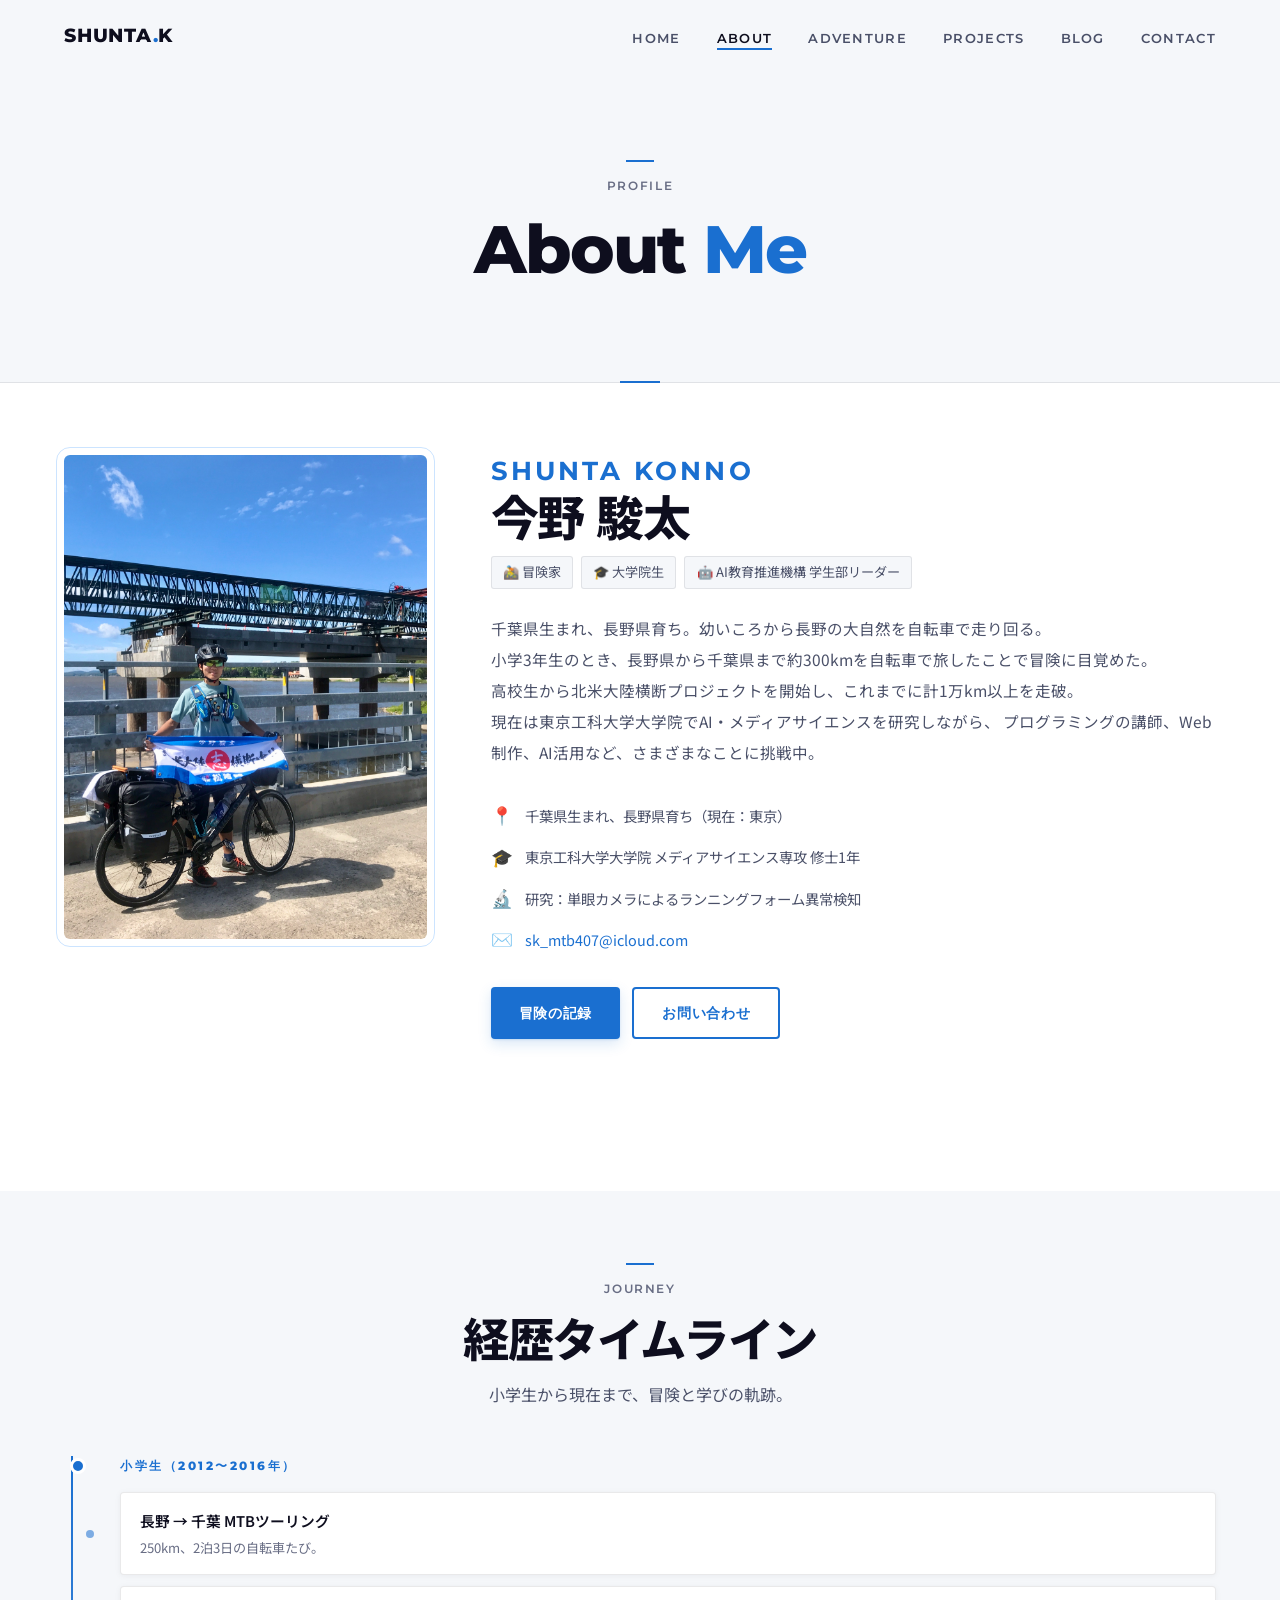
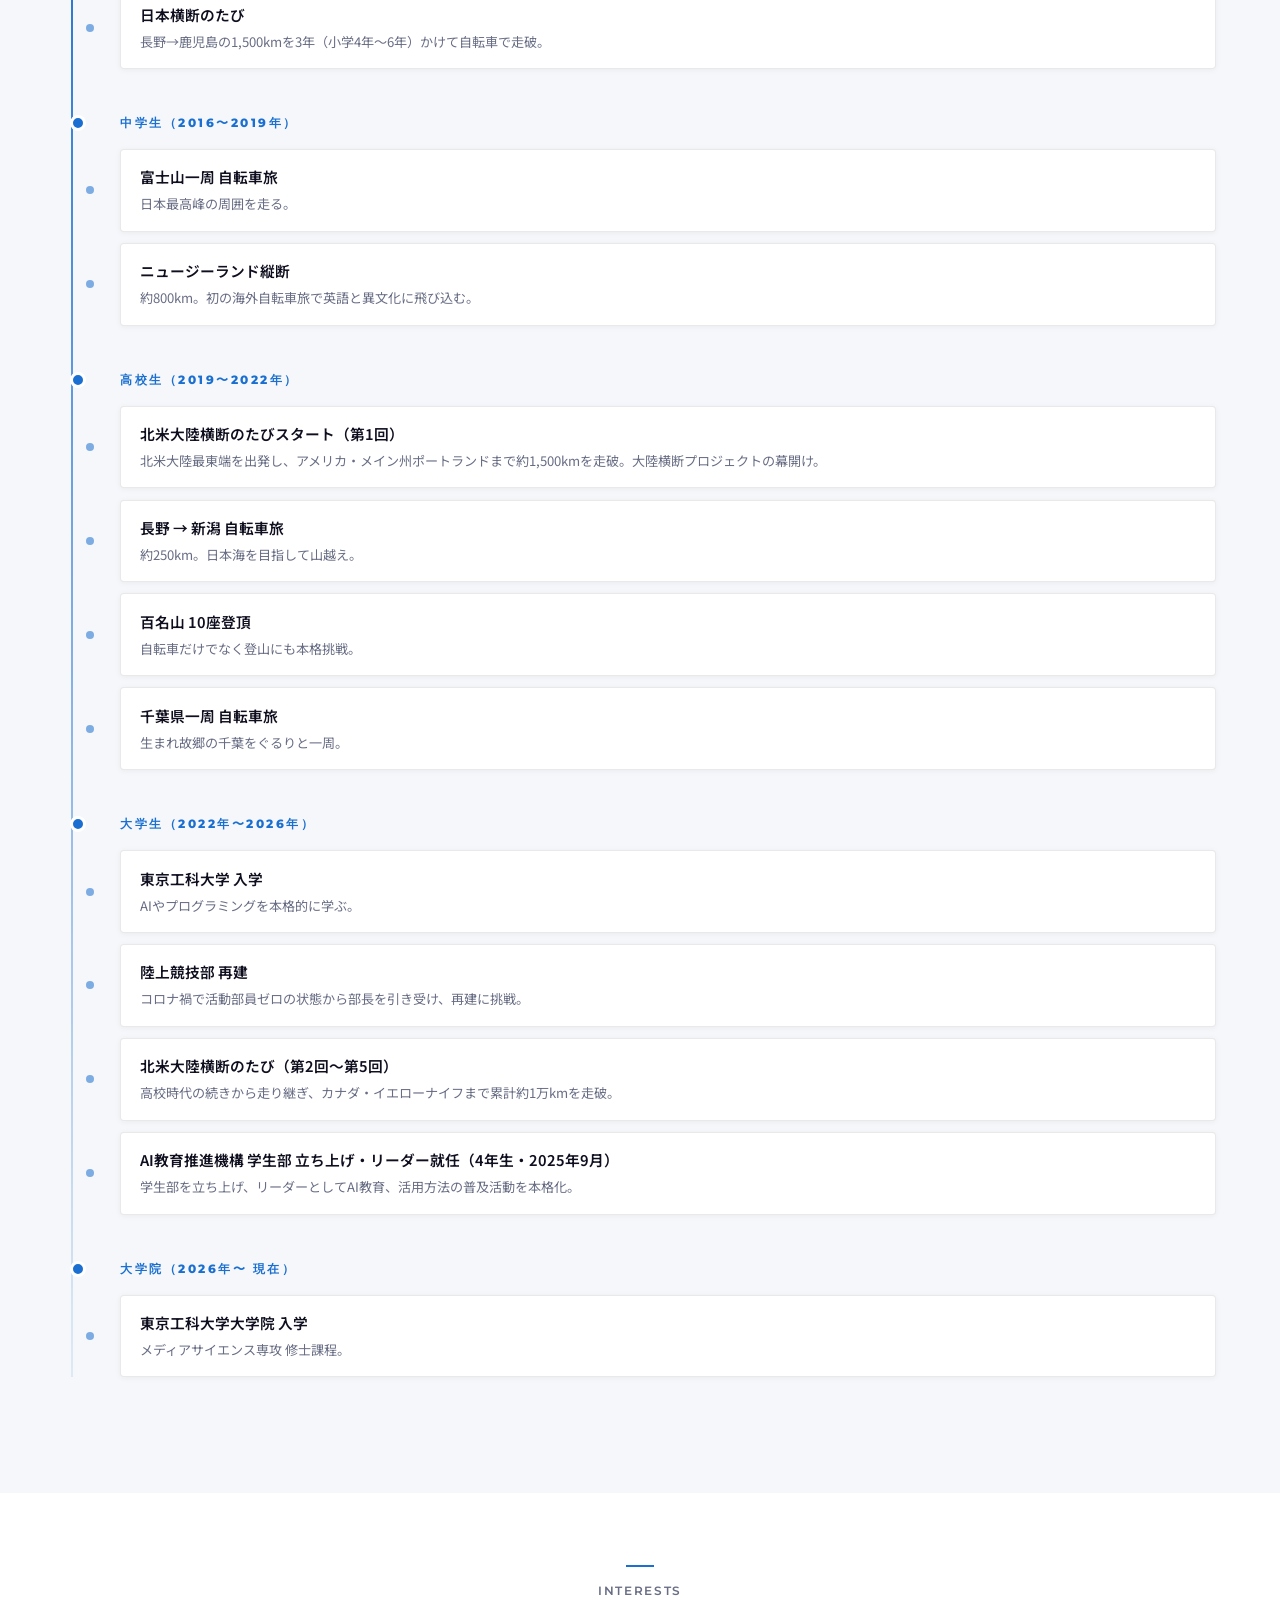
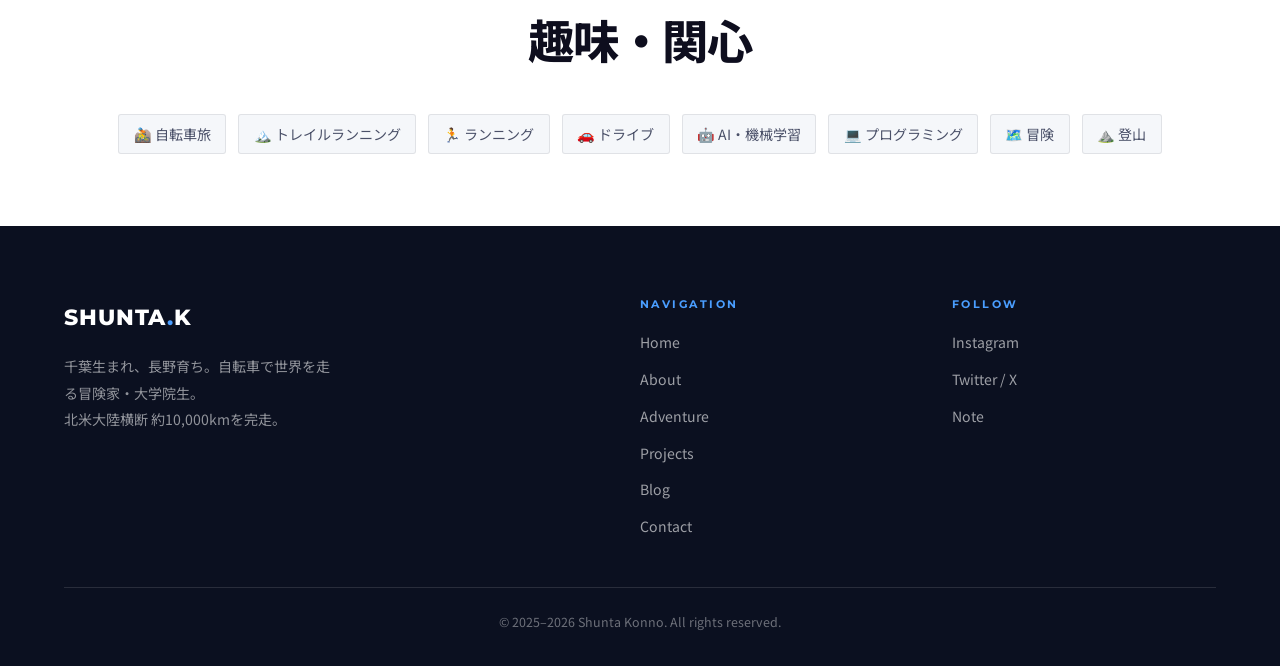
==== commit cc931bf3: "Apply review-based UX & accessibility improvements High priority: - Hero: add tagline + CTA buttons " ====
--- a/about.html
+++ b/about.html
@@ -25,6 +25,8 @@
 </head>
 <body>
 
+<a href="#main" class="skip-link">本文へスキップ</a>
+
 <!-- ========== HEADER ========== -->
 <header class="header">
   <nav class="nav">
@@ -37,12 +39,12 @@
       <li><a href="blog.html">Blog</a></li>
       <li><a href="contact.html">Contact</a></li>
     </ul>
-    <button class="nav-hamburger" aria-label="メニュー">
+    <button class="nav-hamburger" aria-label="メニューを開く" aria-expanded="false" aria-controls="mobile-nav">
       <span></span><span></span><span></span>
     </button>
   </nav>
 </header>
-<nav class="nav-mobile">
+<nav class="nav-mobile" id="mobile-nav">
   <a href="index.html">Home</a>
   <a href="about.html">About</a>
   <a href="adventure.html">Adventure</a>
@@ -50,6 +52,8 @@
   <a href="blog.html">Blog</a>
   <a href="contact.html">Contact</a>
 </nav>
+
+<main id="main" tabindex="-1">
 
 <!-- ========== PAGE HERO ========== -->
 <section class="page-hero">
@@ -66,7 +70,7 @@
         <img
           src="images/profile.jpg"
           alt="今野駿太"
-          class="profile-img"
+          class="profile-img" loading="lazy"
           onerror="this.style.display='none';this.nextElementSibling.style.display='flex';"
         >
         <div class="profile-placeholder" style="display:none;">
@@ -245,6 +249,8 @@
   </div>
 </section>
 
+</main>
+
 <!-- ========== FOOTER ========== -->
 <footer class="footer">
   <div class="container footer-inner">
@@ -259,6 +265,7 @@
           <li><a href="index.html">Home</a></li>
           <li><a href="about.html">About</a></li>
           <li><a href="adventure.html">Adventure</a></li>
+          <li><a href="projects.html">Projects</a></li>
           <li><a href="blog.html">Blog</a></li>
           <li><a href="contact.html">Contact</a></li>
         </ul>
@@ -273,7 +280,7 @@
       </div>
     </div>
     <div class="footer-bottom">
-      <p>© 2025 Shunta Konno. All rights reserved.</p>
+      <p>© 2025–2026 Shunta Konno. All rights reserved.</p>
     </div>
   </div>
 </footer>
--- a/css/style.css
+++ b/css/style.css
@@ -5,16 +5,16 @@
 /* --- Variables & Reset --- */
 :root {
   --bg-primary:    #ffffff;
-  --bg-secondary:  #f6f6f4;
+  --bg-secondary:  #f5f7fa;
   --bg-card:       #ffffff;
-  --bg-card-alt:   #f0f0ec;
+  --bg-card-alt:   #eef1f6;
   --accent:        #1a6fd0;
   --accent-light:  #4a9eff;
   --accent-dark:   #0d52a8;
   --accent-glow:   rgba(26, 111, 208, 0.08);
   --text-primary:  #0e0e1e;
   --text-secondary:#4a5068;
-  --text-muted:    #8a90a8;
+  --text-muted:    #686d84;
   --border:        rgba(14, 14, 30, 0.09);
   --border-hover:  rgba(26, 111, 208, 0.3);
   --header-height: 72px;
@@ -23,13 +23,14 @@
   --radius:        6px;
   --radius-sm:     4px;
   --t:             all 0.25s ease;
-  --shadow:        0 2px 12px rgba(14,14,30,0.07);
-  --shadow-hover:  0 6px 20px rgba(14,14,30,0.11);
+  --shadow:        0 1px 2px rgba(15,23,42,0.04), 0 4px 14px rgba(15,23,42,0.05);
+  --shadow-hover:  0 2px 6px rgba(15,23,42,0.06), 0 14px 30px rgba(15,23,42,0.10);
+  --ink:           #0b1020;
 }
 
 *, *::before, *::after { box-sizing: border-box; margin: 0; padding: 0; }
 
-html { scroll-behavior: smooth; -webkit-text-size-adjust: 100%; }
+html { scroll-behavior: smooth; -webkit-text-size-adjust: 100%; scroll-padding-top: 90px; }
 
 body {
   font-family: 'Noto Sans JP', 'Montserrat', -apple-system, sans-serif;
@@ -40,13 +41,48 @@
   transition: opacity 0.55s ease;
   min-height: 100vh;
   overflow-x: hidden;
+  -webkit-font-smoothing: antialiased;
+  -moz-osx-font-smoothing: grayscale;
+  text-rendering: optimizeLegibility;
 }
 body.page-loaded { opacity: 1; }
+
+::selection { background: rgba(26,111,208,0.16); color: var(--text-primary); }
+
+/* Respect reduced-motion preference */
+@media (prefers-reduced-motion: reduce) {
+  *, *::before, *::after {
+    animation-duration: 0.01ms !important;
+    animation-iteration-count: 1 !important;
+    transition-duration: 0.01ms !important;
+    scroll-behavior: auto !important;
+  }
+}
 
 img { max-width: 100%; height: auto; display: block; }
 a { color: var(--accent); text-decoration: none; transition: var(--t); }
 a:hover { color: var(--accent-dark); }
 ul { list-style: none; }
+
+/* --- Keyboard focus (accessibility) --- */
+:focus-visible {
+  outline: 2px solid var(--accent);
+  outline-offset: 2px;
+  border-radius: var(--radius-sm);
+}
+.nav-hamburger:focus-visible,
+.sns-card:focus-visible { outline-offset: 3px; }
+
+/* --- Skip to content link --- */
+.skip-link {
+  position: absolute; left: 12px; top: -48px;
+  z-index: 2000;
+  background: var(--accent); color: #fff;
+  padding: 0.6rem 1rem; border-radius: var(--radius-sm);
+  font-family: 'Montserrat', sans-serif; font-size: 0.85rem; font-weight: 600;
+  transition: top 0.2s ease;
+}
+.skip-link:focus { top: 12px; color: #fff; }
 
 /* --- Typography --- */
 h1,h2,h3,h4,h5 {
@@ -85,11 +121,11 @@
   transition: var(--t);
 }
 .header.scrolled {
-  background: rgba(255,255,255,0.92);
-  backdrop-filter: blur(18px);
-  -webkit-backdrop-filter: blur(18px);
+  background: rgba(255,255,255,0.85);
+  backdrop-filter: saturate(180%) blur(20px);
+  -webkit-backdrop-filter: saturate(180%) blur(20px);
   border-bottom: 1px solid var(--border);
-  box-shadow: 0 2px 16px rgba(14,14,30,0.06);
+  box-shadow: 0 1px 0 rgba(15,23,42,0.04), 0 6px 24px rgba(15,23,42,0.06);
 }
 .nav {
   display: flex; align-items: center; justify-content: space-between;
@@ -162,28 +198,31 @@
 
 /* --- Footer --- */
 .footer {
-  background: #f0f3fa;
-  border-top: 1px solid var(--border);
-  padding: 64px 0 28px;
+  background: var(--ink);
+  border-top: none;
+  padding: 72px 0 32px;
+  color: rgba(255,255,255,0.6);
 }
 .footer-grid {
   display: grid; grid-template-columns: 2fr 1fr 1fr;
   gap: 3rem; margin-bottom: 3rem;
 }
-.footer-brand .nav-logo { font-size: 1.4rem; display: block; margin-bottom: 1rem; }
-.footer-brand p { color: var(--text-secondary); font-size: 0.88rem; line-height: 1.9; max-width: 270px; }
+.footer-brand .nav-logo { font-size: 1.4rem; display: block; margin-bottom: 1rem; color: #fff; }
+.footer-brand .nav-logo span { color: var(--accent-light); }
+.footer-brand .nav-logo:hover { color: #fff; }
+.footer-brand p { color: rgba(255,255,255,0.55); font-size: 0.88rem; line-height: 1.9; max-width: 270px; }
 .footer-col h4 {
   font-size: 0.7rem; font-weight: 700; letter-spacing: 0.22em;
-  text-transform: uppercase; color: var(--accent);
+  text-transform: uppercase; color: var(--accent-light);
   margin-bottom: 1rem; font-family: 'Montserrat', sans-serif;
 }
 .footer-col ul { display: flex; flex-direction: column; gap: 0.55rem; }
-.footer-col a { color: var(--text-secondary); font-size: 0.88rem; }
-.footer-col a:hover { color: var(--text-primary); }
+.footer-col a { color: rgba(255,255,255,0.6); font-size: 0.88rem; }
+.footer-col a:hover { color: #fff; }
 .footer-bottom {
-  border-top: 1px solid var(--border);
+  border-top: 1px solid rgba(255,255,255,0.12);
   padding-top: 1.5rem; text-align: center;
-  color: var(--text-muted); font-size: 0.78rem;
+  color: rgba(255,255,255,0.4); font-size: 0.78rem;
 }
 
 /* --- Buttons --- */
@@ -196,10 +235,10 @@
   cursor: pointer; transition: var(--t); border: none;
   text-decoration: none;
 }
-.btn-primary { background: var(--accent); color: #fff; box-shadow: 0 4px 14px rgba(26,111,208,0.25); }
+.btn-primary { background: var(--accent); color: #fff; box-shadow: 0 1px 2px rgba(26,111,208,0.16), 0 5px 14px rgba(26,111,208,0.16); }
 .btn-primary:hover {
   background: var(--accent-dark); color: #fff;
-  transform: translateY(-2px); box-shadow: 0 8px 20px rgba(26,111,208,0.3);
+  transform: translateY(-2px); box-shadow: 0 2px 4px rgba(26,111,208,0.18), 0 10px 22px rgba(26,111,208,0.22);
 }
 .btn-outline { background: #fff; color: var(--accent); border: 2px solid var(--accent); }
 .btn-outline:hover {
@@ -207,6 +246,7 @@
   transform: translateY(-2px);
 }
 .btn-lg { padding: 1rem 2.5rem; font-size: 1rem; }
+.btn-sm { padding: 0.55rem 1.2rem; font-size: 0.8rem; }
 
 /* --- Cards --- */
 .card {
@@ -235,25 +275,18 @@
    HERO
    =========================== */
 .hero {
-  min-height: 64vh;
+  min-height: 78vh;
   display: flex; align-items: flex-end;
   position: relative; overflow: hidden;
   background: #111;
 }
 
-.hero-stars { display: none; }
-.hero::after { display: none; }
-
-.hero-bg {
-  position: absolute; inset: 0;
-  background: url('../images/hero.jpg') center/cover no-repeat;
-  opacity: 0.55; z-index: 1;
-}
 .hero-slide {
-  position: absolute; inset: 0;
+  position: absolute; inset: -22% 0;
   background-size: cover; background-position: center;
   opacity: 0; z-index: 1;
   transition: opacity 1.2s ease;
+  will-change: transform;
 }
 .hero-slide.active { opacity: 0.9; }
 .hero-overlay {
@@ -272,7 +305,7 @@
   position: relative; z-index: 3;
   width: 100%; max-width: var(--max-width);
   margin: 0 auto;
-  padding: 0 48px 56px;
+  padding: 0 24px 56px;
 }
 .hero-label {
   display: block;
@@ -298,7 +331,7 @@
 }
 .hero-tagline {
   font-size: clamp(0.95rem, 2.2vw, 1.18rem);
-  color: var(--text-secondary); margin-bottom: 2.5rem;
+  color: rgba(255,255,255,0.85); margin-bottom: 2.25rem;
   max-width: 540px; line-height: 1.9;
 }
 .hero-cta { display: flex; gap: 1rem; flex-wrap: wrap; }
@@ -361,6 +394,7 @@
    ACTIVITY CARDS
    =========================== */
 .activity-grid { display: grid; grid-template-columns: repeat(3,1fr); gap: 1.5rem; }
+.activity-grid--2 { grid-template-columns: repeat(2,1fr); }
 .activity-icon { font-size: 2.5rem; margin-bottom: 1.25rem; display: block; }
 .activity-card { display: flex; flex-direction: column; }
 .activity-card h3 {
@@ -595,31 +629,41 @@
   font-family: 'Montserrat',sans-serif; font-weight: 700;
   letter-spacing: 0.15em; text-transform: uppercase; margin-bottom: 0.85rem;
 }
-.route-path {
-  display: flex; align-items: center; gap: 0.5rem;
-  flex-wrap: wrap; font-size: 0.88rem;
-}
-.route-pt {
-  background: var(--bg-primary); border: 1px solid var(--border);
-  padding: 0.3rem 0.75rem; border-radius: 3px;
-  color: var(--text-secondary); font-size: 0.82rem;
-  font-family: 'Montserrat',sans-serif;
-}
-.route-arr { color: var(--text-muted); }
-
 /* Adventures grid */
 .adventures-grid {
   display: grid; grid-template-columns: repeat(auto-fill,minmax(270px,1fr));
   gap: 1.25rem;
 }
+.trail-grid {
+  display: grid;
+  grid-template-columns: repeat(2, minmax(0, 340px));
+  justify-content: center;
+  gap: 1.25rem;
+}
 .adv-card {
   background: var(--bg-card); border: 1px solid var(--border);
   border-radius: var(--radius); padding: 1.5rem; transition: var(--t);
-  box-shadow: var(--shadow);
+  box-shadow: var(--shadow); overflow: hidden;
+  display: flex; flex-direction: column;
+  position: relative;
+}
+.adv-card::before {
+  content: ''; position: absolute; top: 0; left: 0; right: 0; height: 2px;
+  background: var(--accent);
+  transform: scaleX(0); transform-origin: left;
+  transition: transform 0.3s ease;
 }
 .adv-card:hover {
   border-color: rgba(26,111,208,0.25);
   box-shadow: var(--shadow-hover);
+}
+.adv-card:hover::before { transform: scaleX(1); }
+.adv-card--accent { border-color: rgba(74,158,255,0.5); }
+.adv-photo {
+  width: 100%;
+  margin: 0 0 1.2rem;
+  aspect-ratio: 1 / 1; object-fit: cover; display: block;
+  border-radius: var(--radius-sm);
 }
 .era-badge {
   display: inline-block;
@@ -697,39 +741,6 @@
   border-radius: 3px; transition: var(--t);
 }
 .sns-pill:hover { color: var(--accent); border-color: var(--accent); }
-
-/* Contact Form */
-.c-form {
-  background: var(--bg-card); border: 1px solid var(--border);
-  border-radius: 20px; padding: 2.5rem;
-  box-shadow: var(--shadow);
-}
-.form-group { margin-bottom: 1.4rem; }
-.form-label {
-  display: block; font-size: 0.75rem; font-weight: 700;
-  color: var(--text-secondary); margin-bottom: 0.5rem;
-  font-family: 'Montserrat',sans-serif; letter-spacing: 0.06em; text-transform: uppercase;
-}
-.form-ctrl {
-  width: 100%; padding: 0.85rem 1rem;
-  background: #f8fafd; border: 1.5px solid rgba(14,14,30,0.1);
-  border-radius: var(--radius-sm); color: var(--text-primary);
-  font-family: 'Noto Sans JP',sans-serif; font-size: 0.93rem;
-  transition: var(--t); outline: none;
-}
-.form-ctrl:focus {
-  border-color: var(--accent); box-shadow: 0 0 0 3px var(--accent-glow);
-}
-.form-ctrl::placeholder { color: var(--text-muted); }
-textarea.form-ctrl { resize: vertical; min-height: 150px; line-height: 1.7; }
-.form-submit { width: 100%; justify-content: center; padding: 1rem; font-size: 0.95rem; }
-.form-success {
-  display: none; text-align: center; padding: 2.5rem 1rem;
-}
-.form-success.show { display: block; }
-.success-icon { font-size: 3rem; color: var(--accent); margin-bottom: 1rem; }
-.form-success h3 { margin-bottom: 0.5rem; }
-.form-success p { color: var(--text-secondary); font-size: 0.92rem; }
 
 /* ===========================
    SCROLL ANIMATION
@@ -807,6 +818,9 @@
   .profile-bio br { display: none; }
 
   /* Adventure */
+  .adventures-grid { grid-template-columns: 1fr 1fr; gap: 0.75rem; }
+  .trail-grid { grid-template-columns: 1fr 1fr; gap: 0.75rem; }
+  .adv-card { padding: 1rem; }
   .main-project { padding: 1.5rem; }
   .mp-head { flex-direction: column; }
   .mp-stats { flex-wrap: wrap; gap: 1.5rem; }
@@ -824,7 +838,7 @@
 @media (max-width: 480px) {
   :root { --section-pad: 36px 0; }
   .hero-title { font-size: clamp(1.6rem, 8vw, 2.4rem); }
-  .adventures-grid { grid-template-columns: 1fr; }
+  .adventures-grid { grid-template-columns: 1fr 1fr; gap: 0.6rem; }
   .mp-stats { gap: 1rem; }
   .section-title { font-size: clamp(1.5rem, 6vw, 2.5rem); }
   .contact-grid { gap: 2rem; }
@@ -834,6 +848,10 @@
 /* ===========================
    EDUCATION PAGE
    =========================== */
+.edu-detail-grid {
+  display: grid; grid-template-columns: 1fr 1fr;
+  gap: 1.5rem; margin-top: 2rem;
+}
 .edu-detail-item {
   background: var(--bg-secondary);
   border: 1px solid var(--border);
@@ -879,7 +897,8 @@
   display: grid;
   grid-template-columns: 1fr 1fr;
   gap: 6px;
-  margin-top: 1.5rem;
+  margin-top: auto;
+  padding-top: 1.5rem;
   border-radius: var(--radius);
   overflow: hidden;
 }
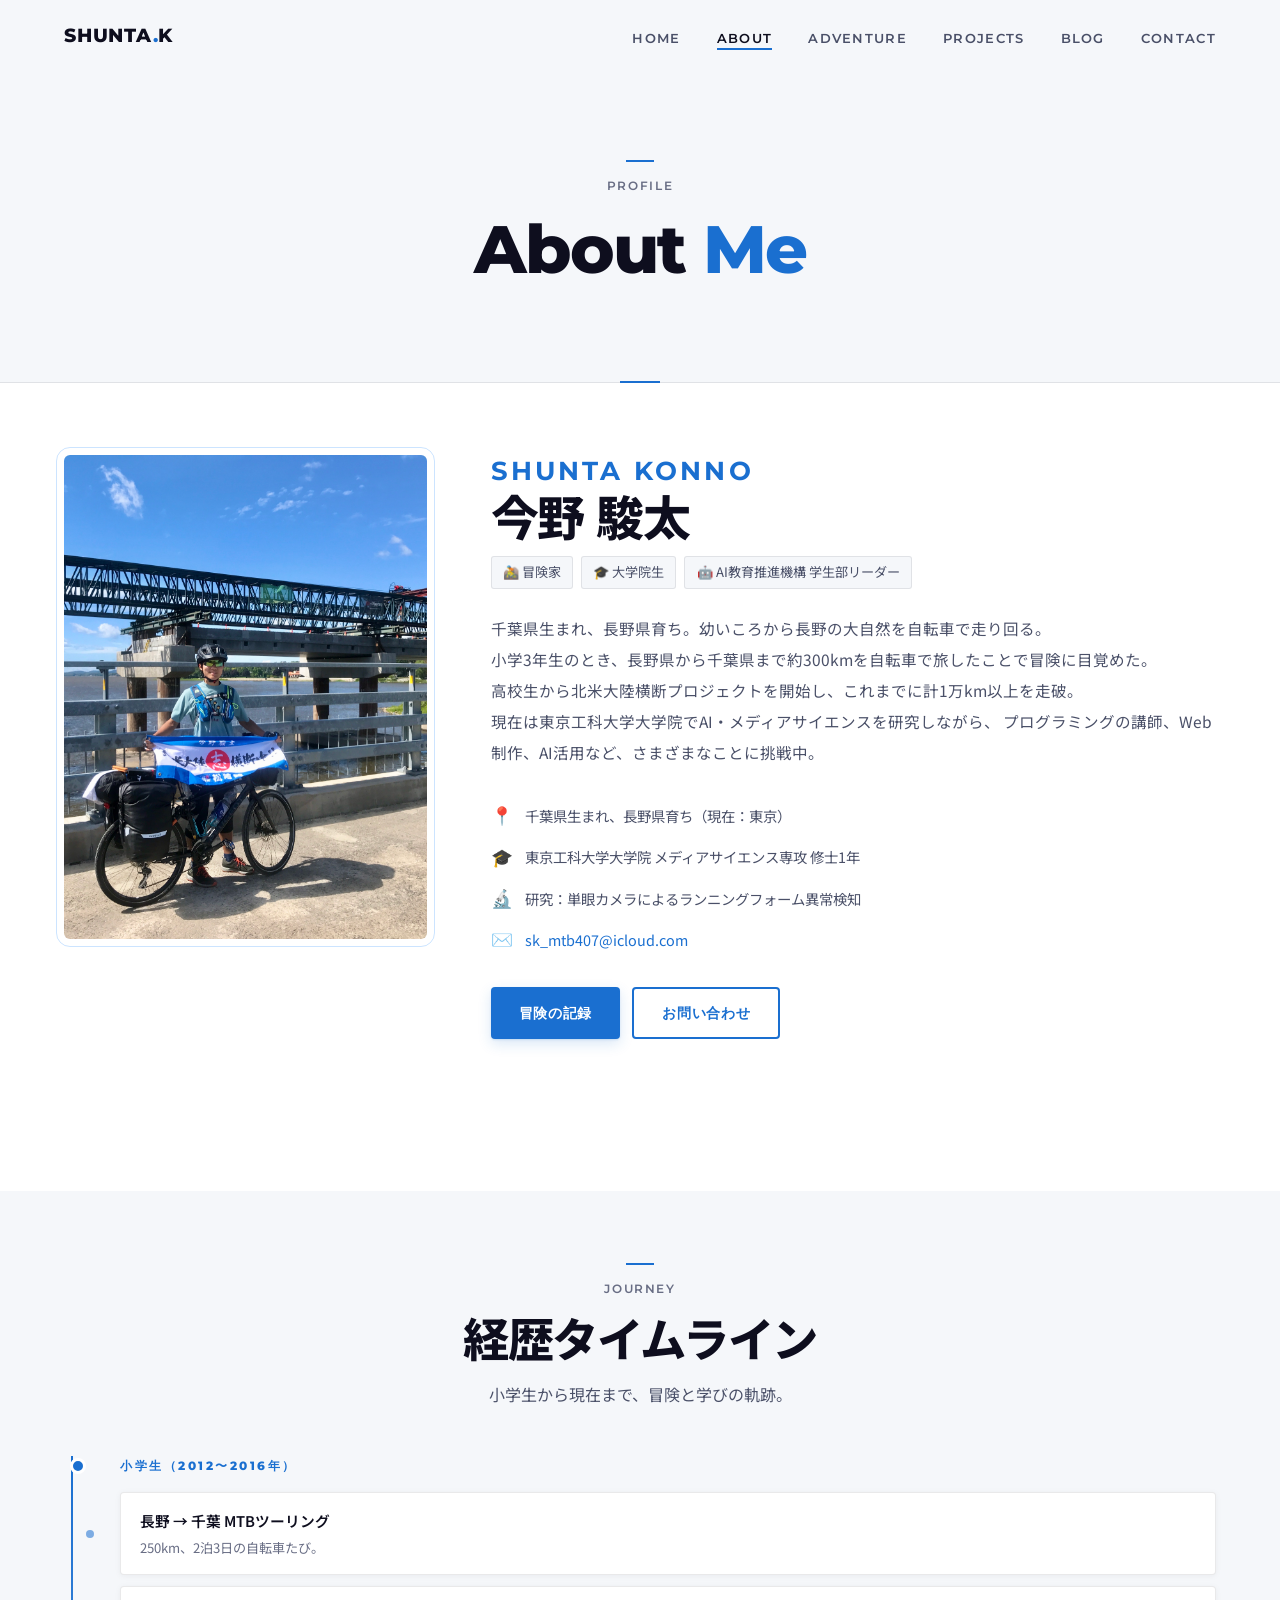
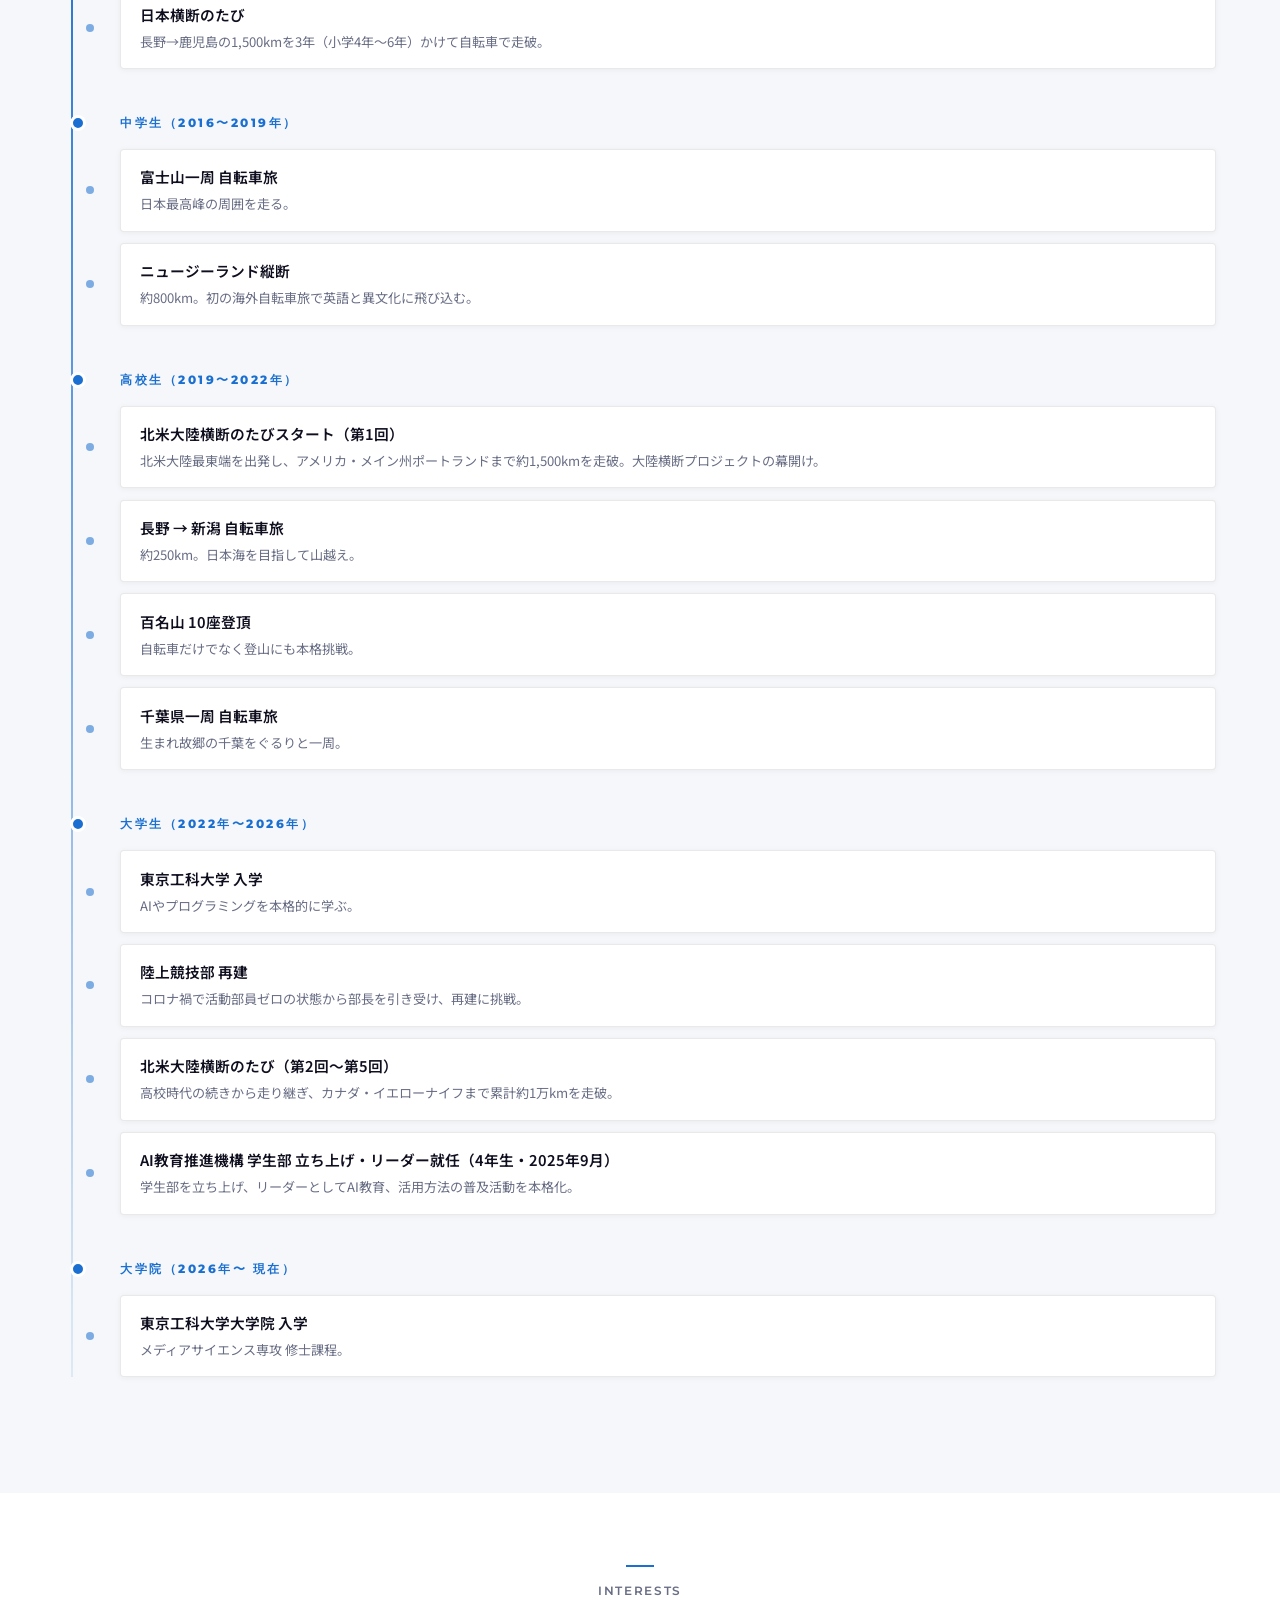
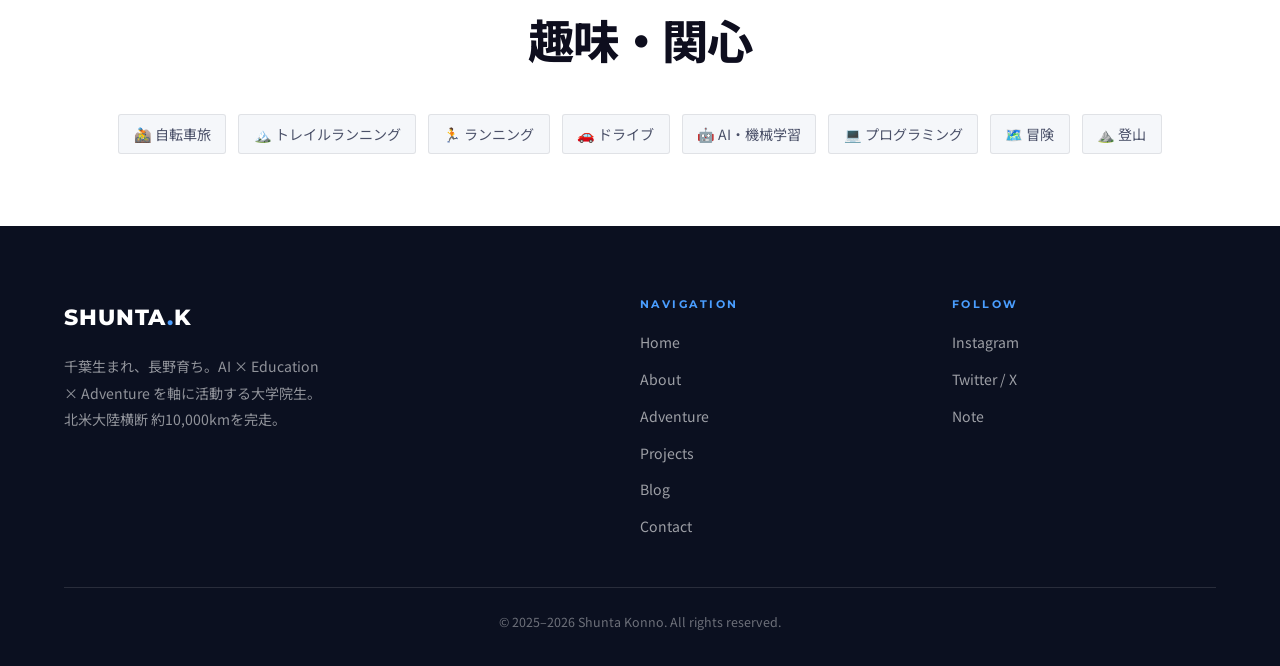
==== commit b8e1e297: "Reword footer descriptor: AI × Education × Adventure を軸に活動する大学院生" ====
--- a/about.html
+++ b/about.html
@@ -257,7 +257,7 @@
     <div class="footer-grid">
       <div class="footer-brand">
         <a href="index.html" class="nav-logo">SHUNTA<span>.</span>K</a>
-        <p>千葉生まれ、長野育ち。自転車で世界を走る冒険家・大学院生。<br>北米大陸横断 約10,000kmを完走。</p>
+        <p>千葉生まれ、長野育ち。AI × Education × Adventure を軸に活動する大学院生。<br>北米大陸横断 約10,000kmを完走。</p>
       </div>
       <div class="footer-col">
         <h4>Navigation</h4>
--- a/css/style.css
+++ b/css/style.css
@@ -809,8 +809,9 @@
   .activity-grid { grid-template-columns: 1fr; }
 
   /* SNS */
-  .sns-row { display: grid; grid-template-columns: 1fr 1fr; gap: 0.75rem; }
-  .sns-card { min-width: unset; }
+  .sns-row { display: grid; grid-template-columns: repeat(3, 1fr); gap: 0.6rem; }
+  .sns-card { min-width: unset; padding: 1.1rem 0.5rem; }
+  .sns-card .label { font-size: 0.66rem; letter-spacing: 0.04em; }
 
   /* About */
   .profile-section { grid-template-columns: 1fr; gap: 2rem; margin-bottom: 48px; }
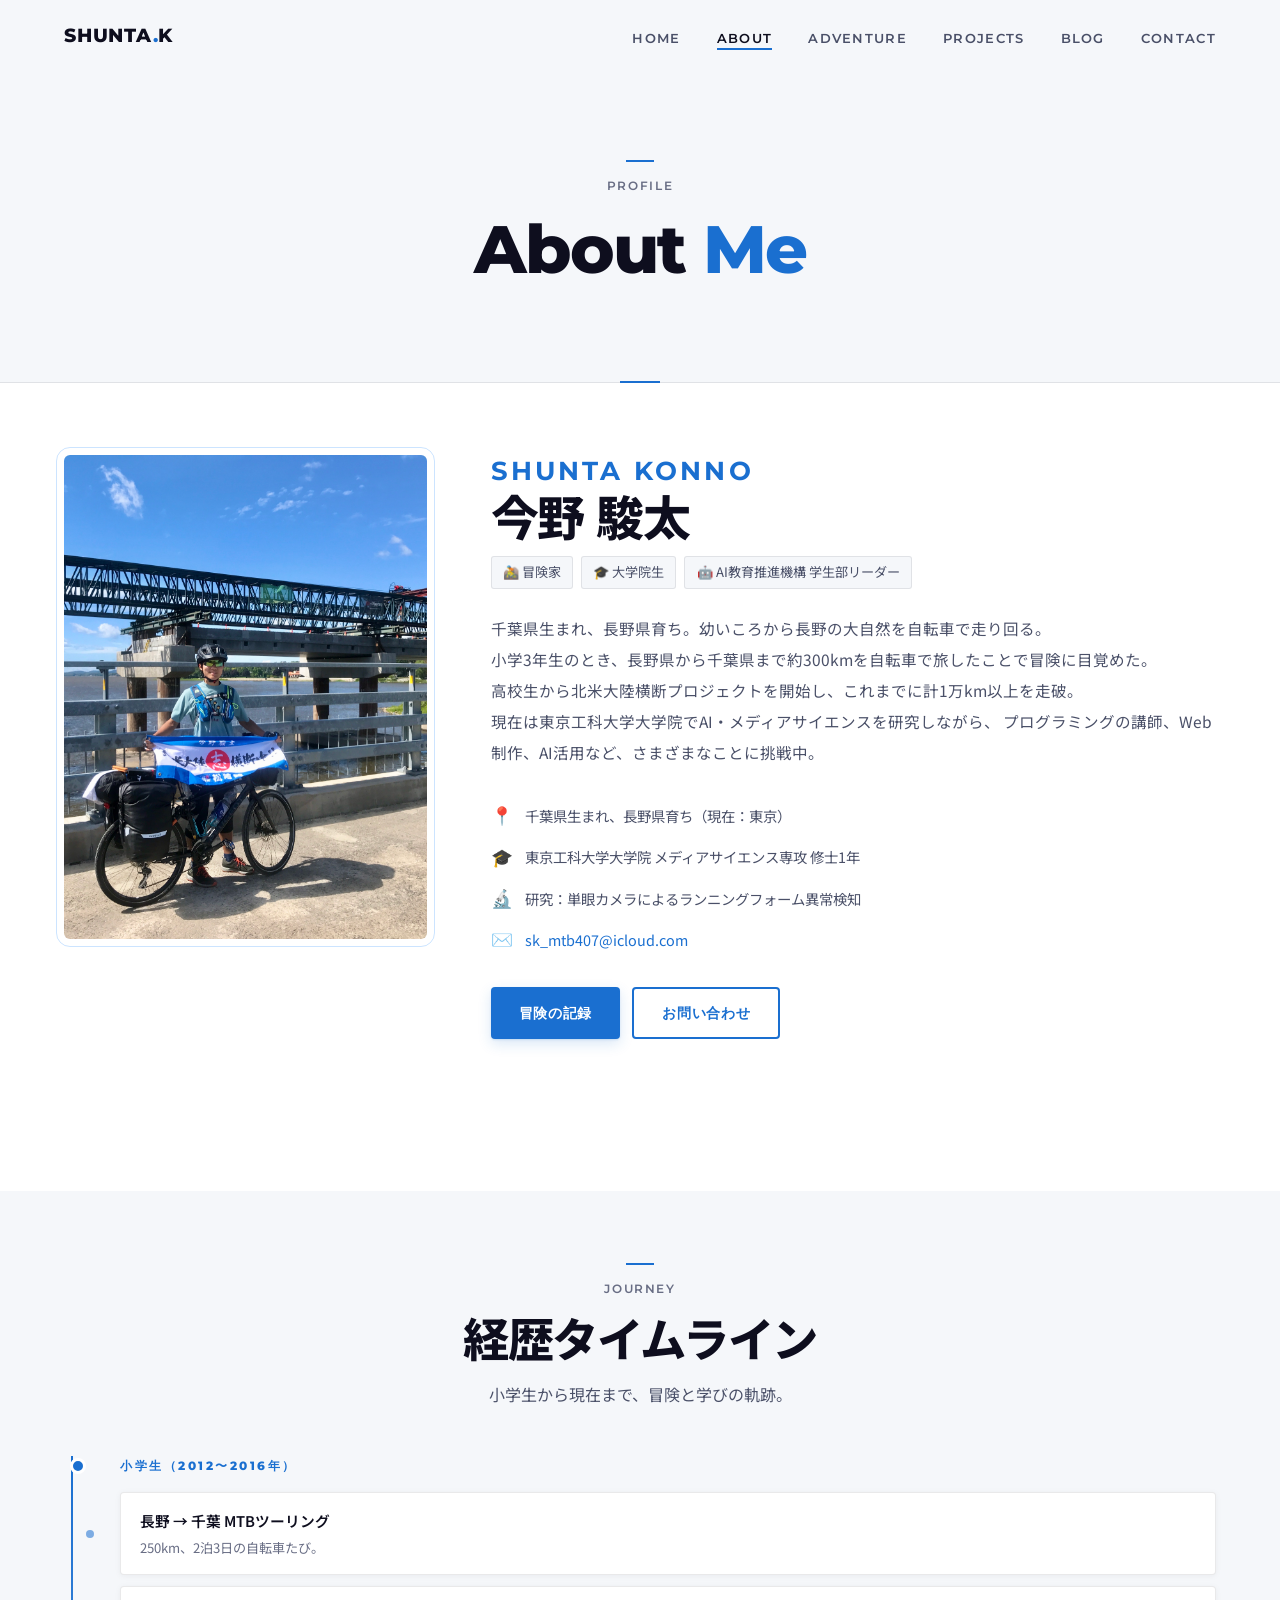
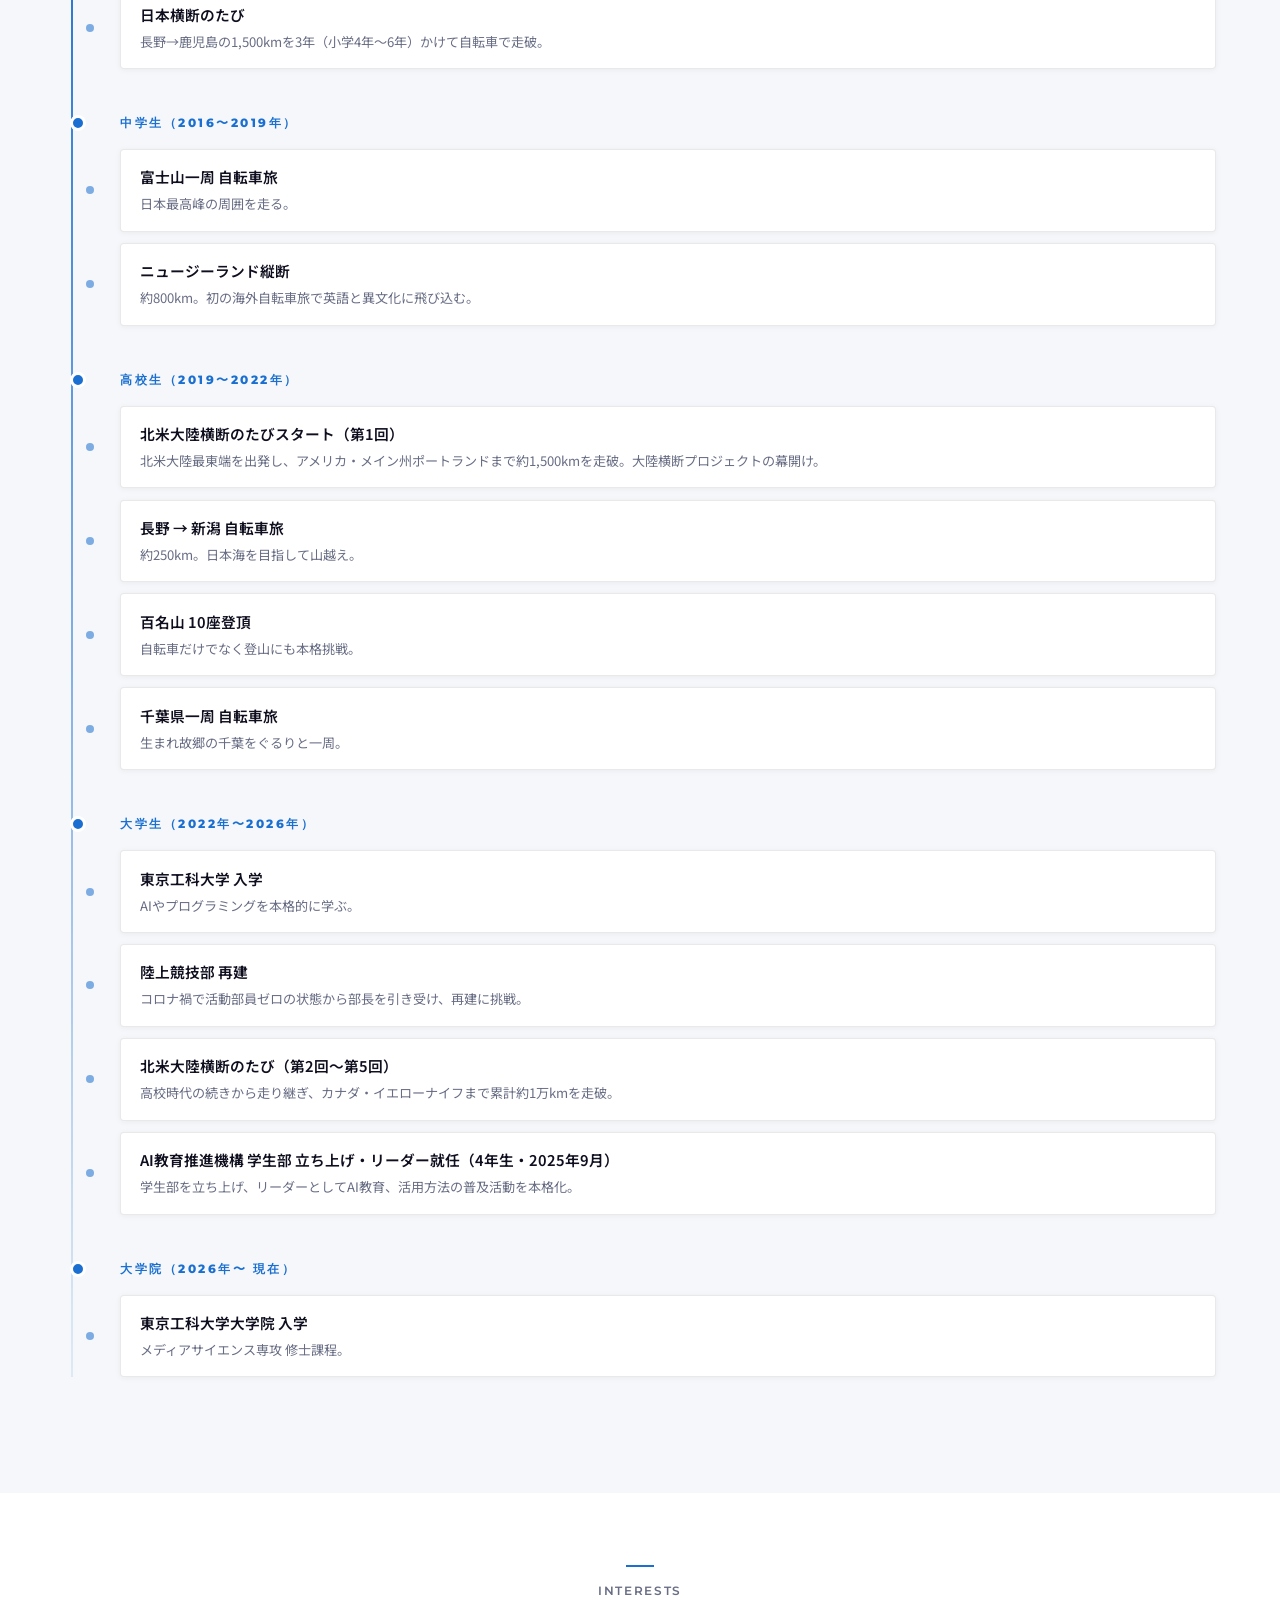
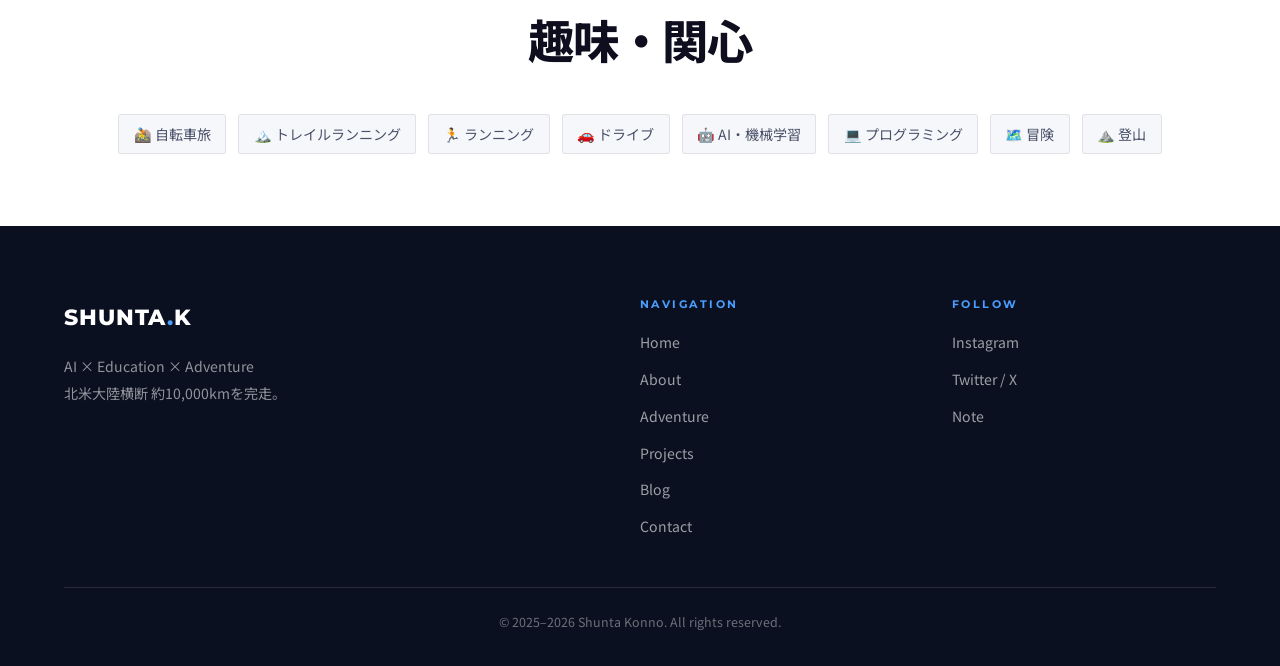
==== commit caeed617: "Simplify footer to AI × Education × Adventure + trip line" ====
--- a/about.html
+++ b/about.html
@@ -257,7 +257,7 @@
     <div class="footer-grid">
       <div class="footer-brand">
         <a href="index.html" class="nav-logo">SHUNTA<span>.</span>K</a>
-        <p>千葉生まれ、長野育ち。AI × Education × Adventure を軸に活動する大学院生。<br>北米大陸横断 約10,000kmを完走。</p>
+        <p>AI × Education × Adventure<br>北米大陸横断 約10,000kmを完走。</p>
       </div>
       <div class="footer-col">
         <h4>Navigation</h4>
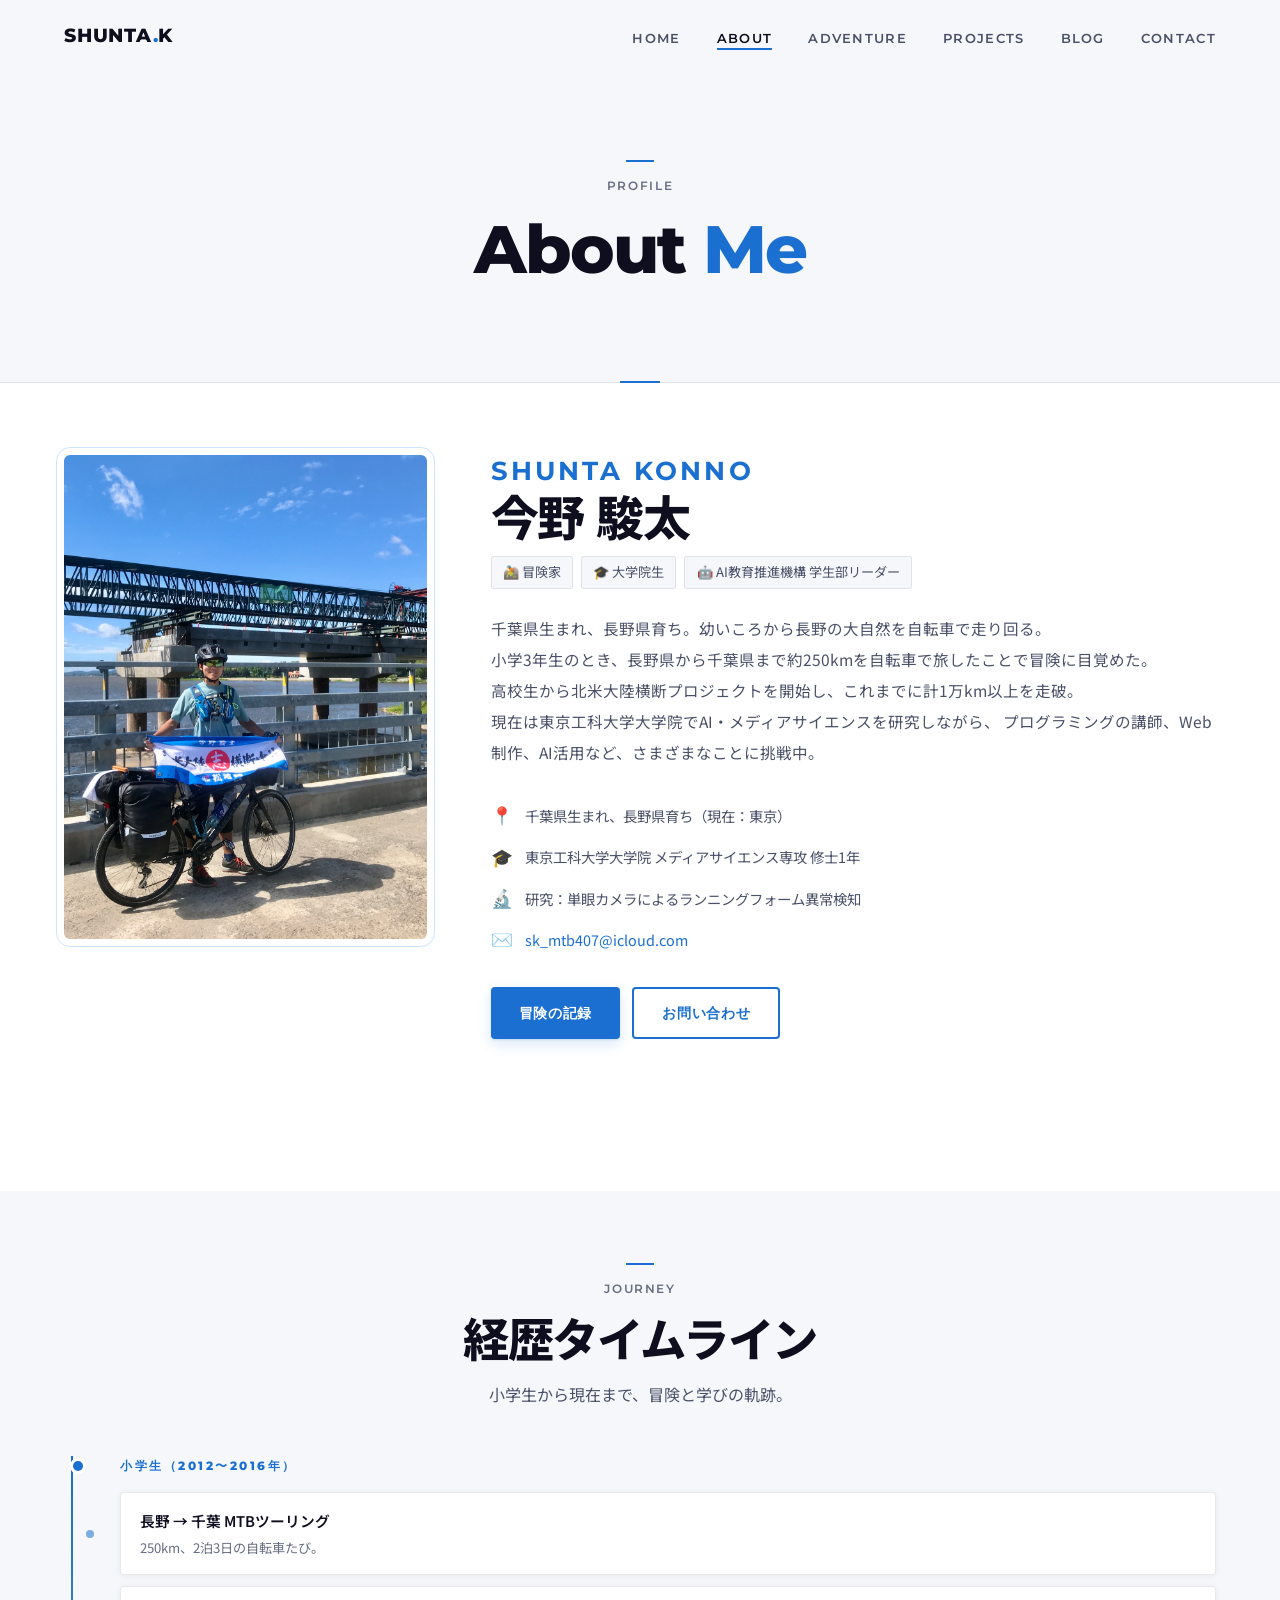
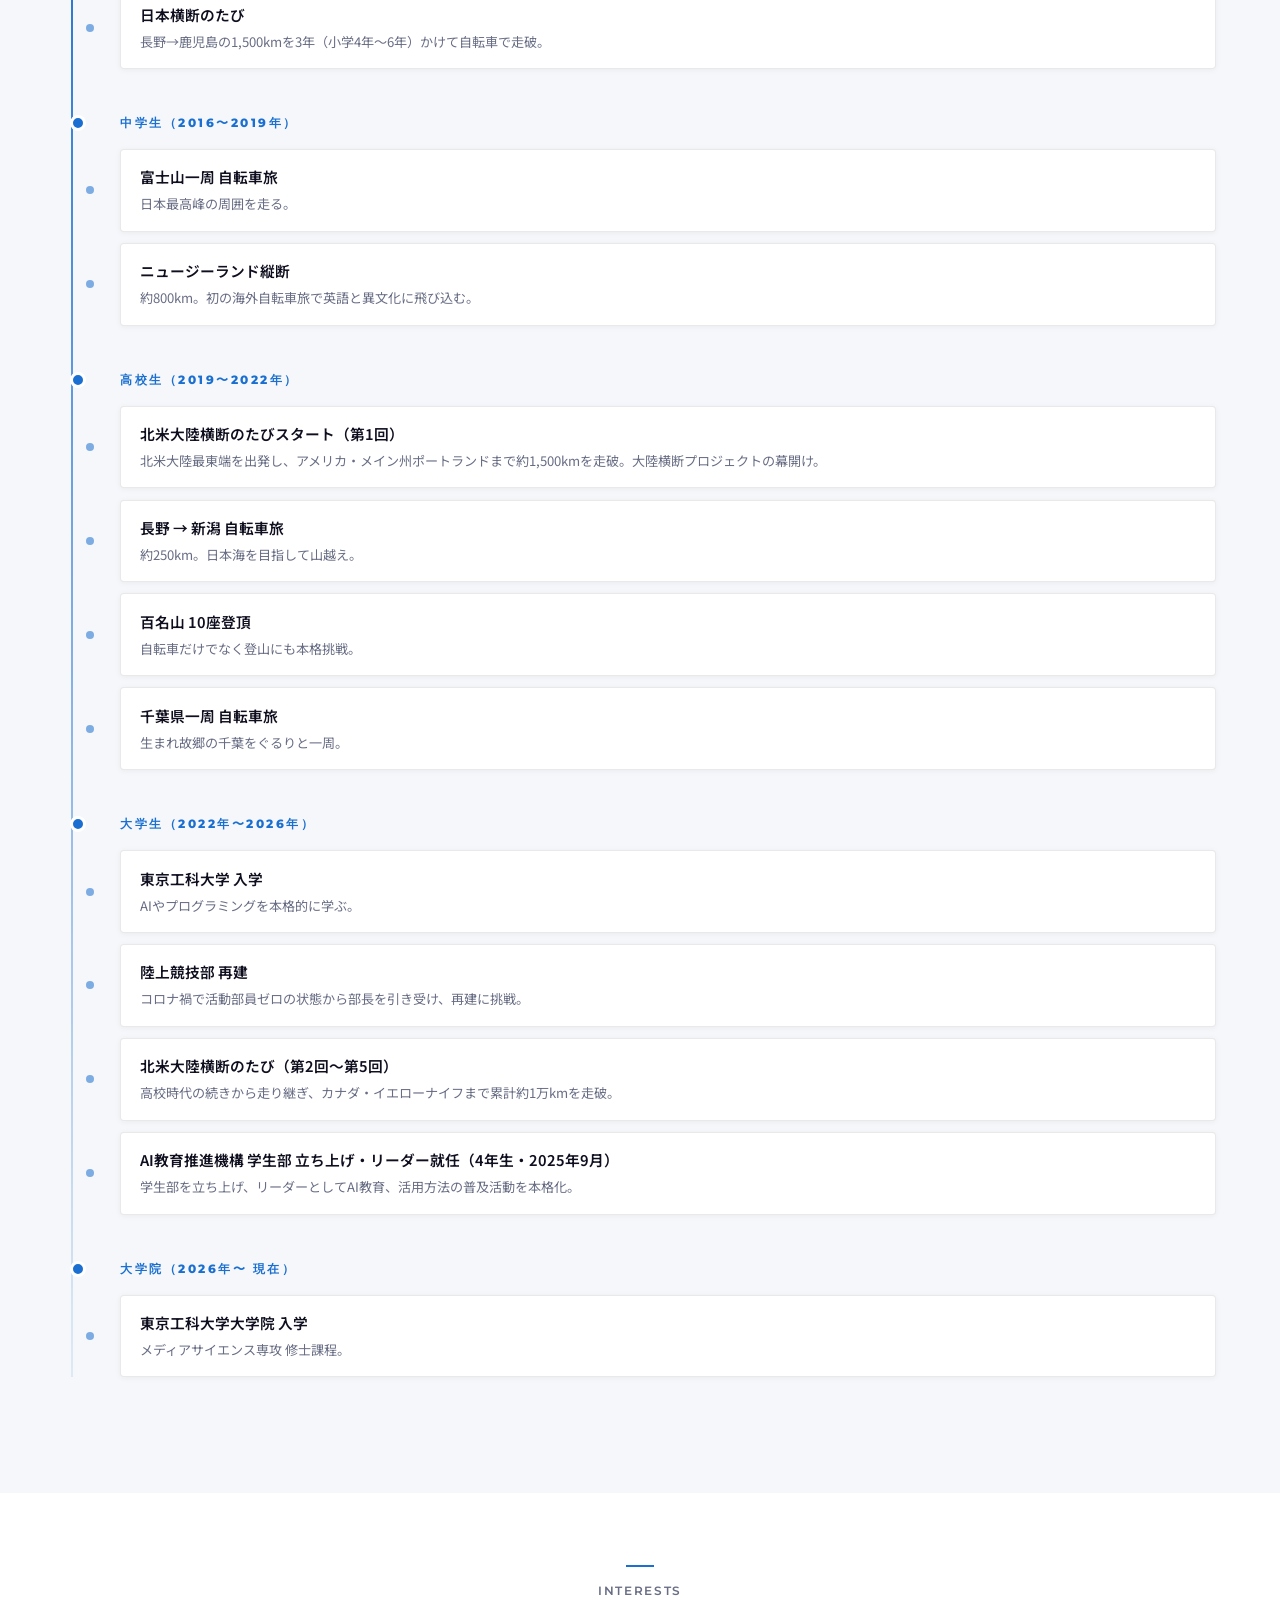
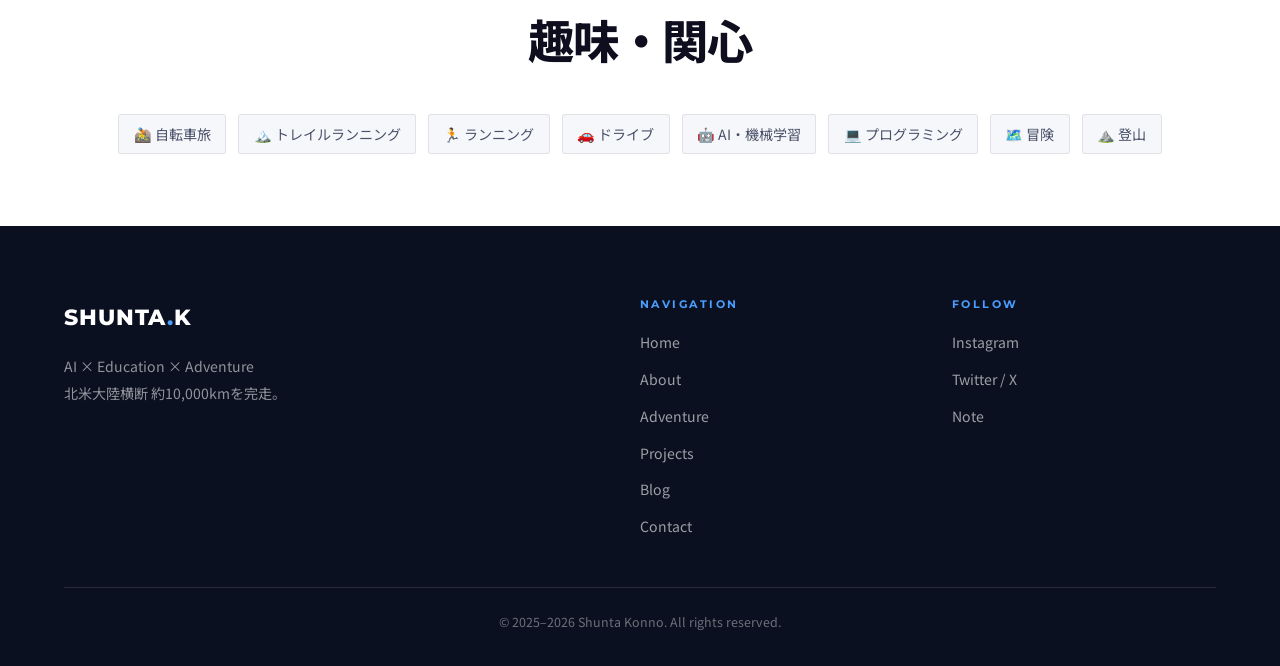
==== commit be608f60: "Fix 長野→千葉 distance in bio: 300km → 250km" ====
--- a/about.html
+++ b/about.html
@@ -93,7 +93,7 @@
 
         <p class="profile-bio">
           千葉県生まれ、長野県育ち。幼いころから長野の大自然を自転車で走り回る。<br>
-          小学3年生のとき、長野県から千葉県まで約300kmを自転車で旅したことで冒険に目覚めた。<br>
+          小学3年生のとき、長野県から千葉県まで約250kmを自転車で旅したことで冒険に目覚めた。<br>
           高校生から北米大陸横断プロジェクトを開始し、これまでに計1万km以上を走破。<br>
           現在は東京工科大学大学院でAI・メディアサイエンスを研究しながら、
           プログラミングの講師、Web制作、AI活用など、さまざまなことに挑戦中。
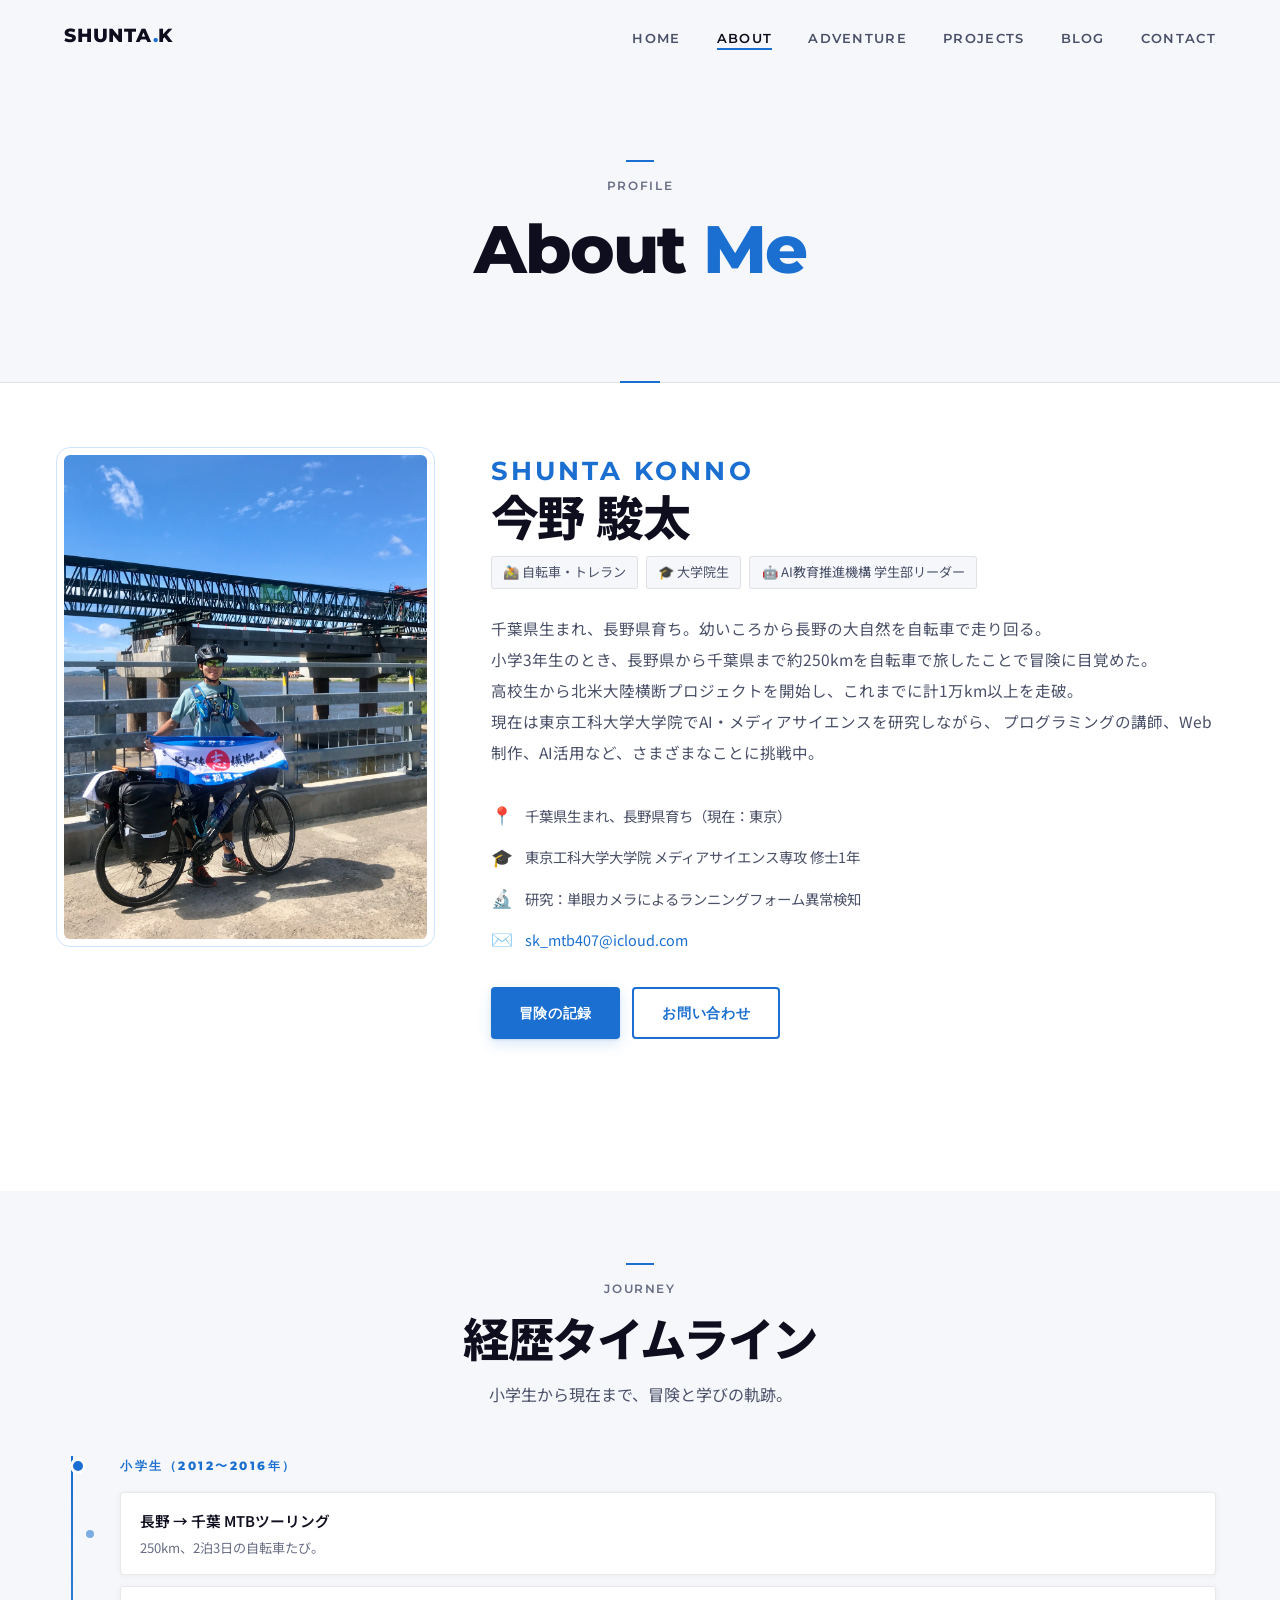
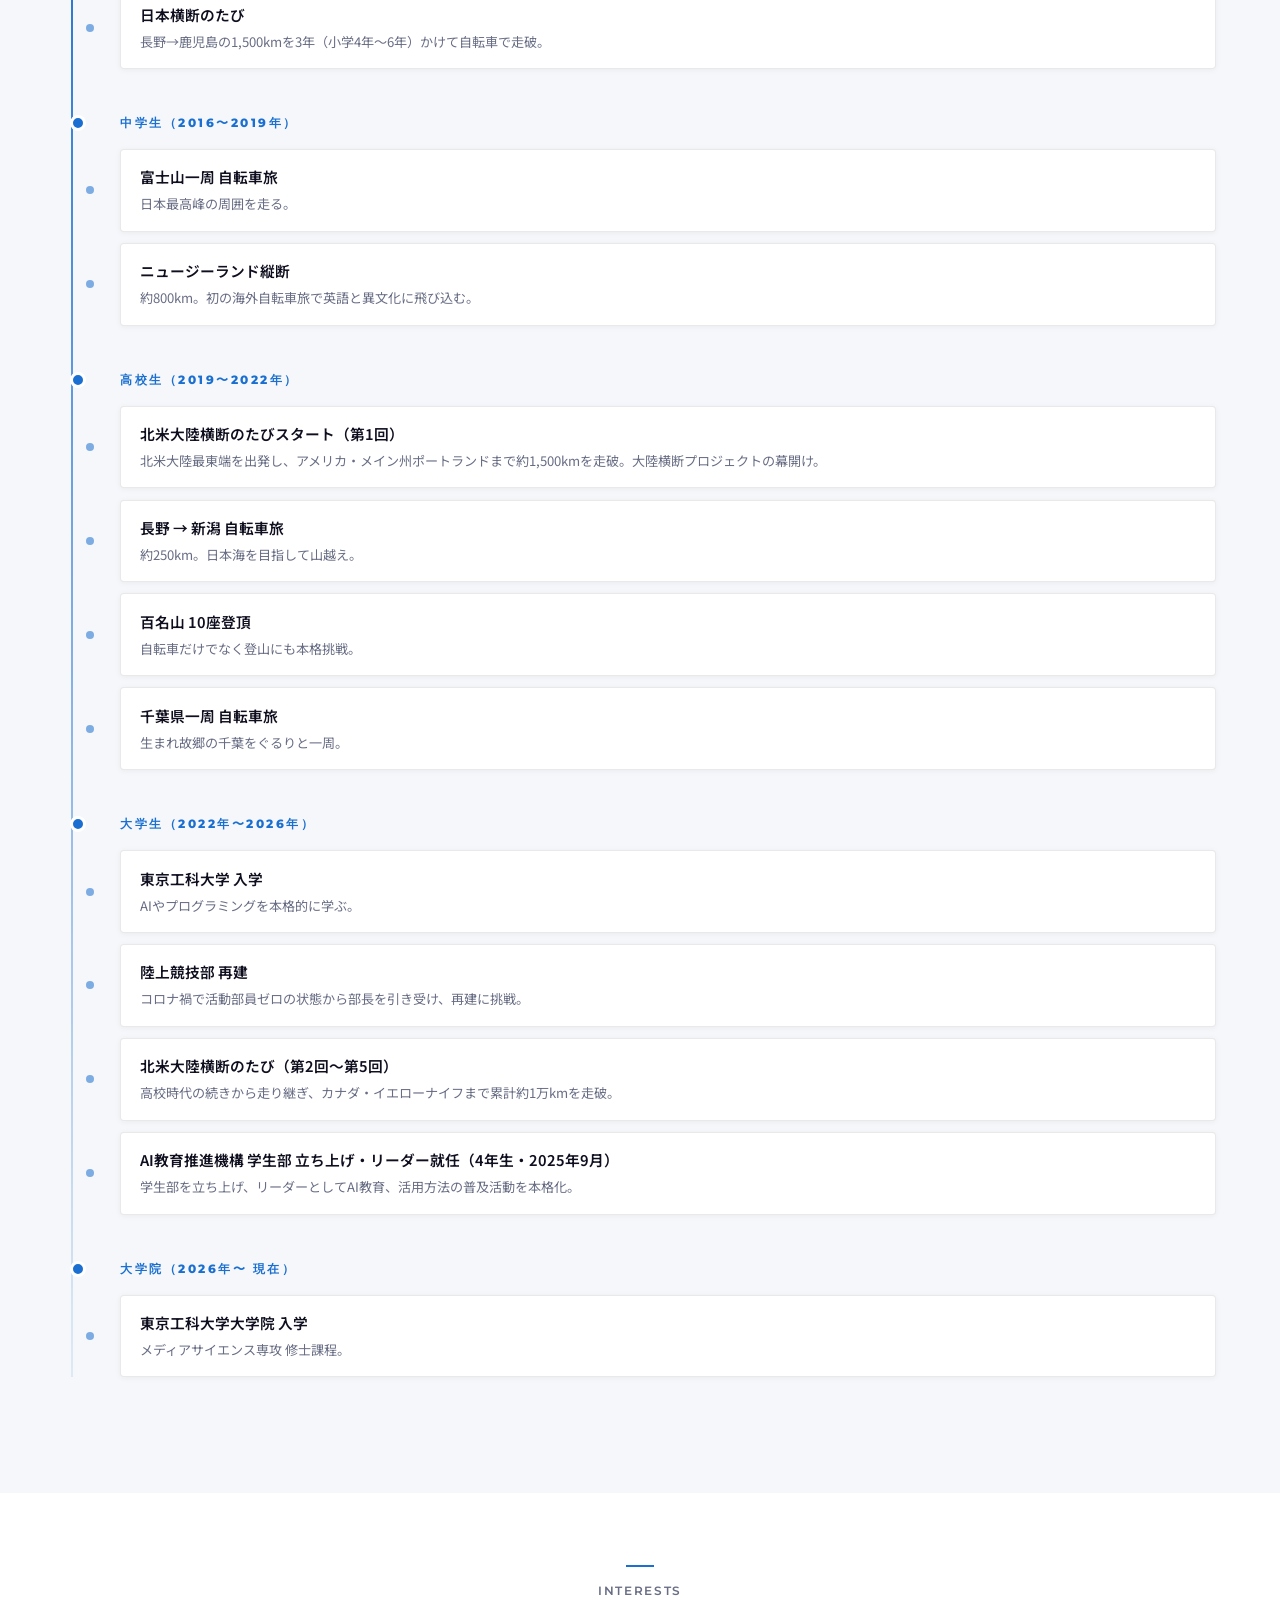
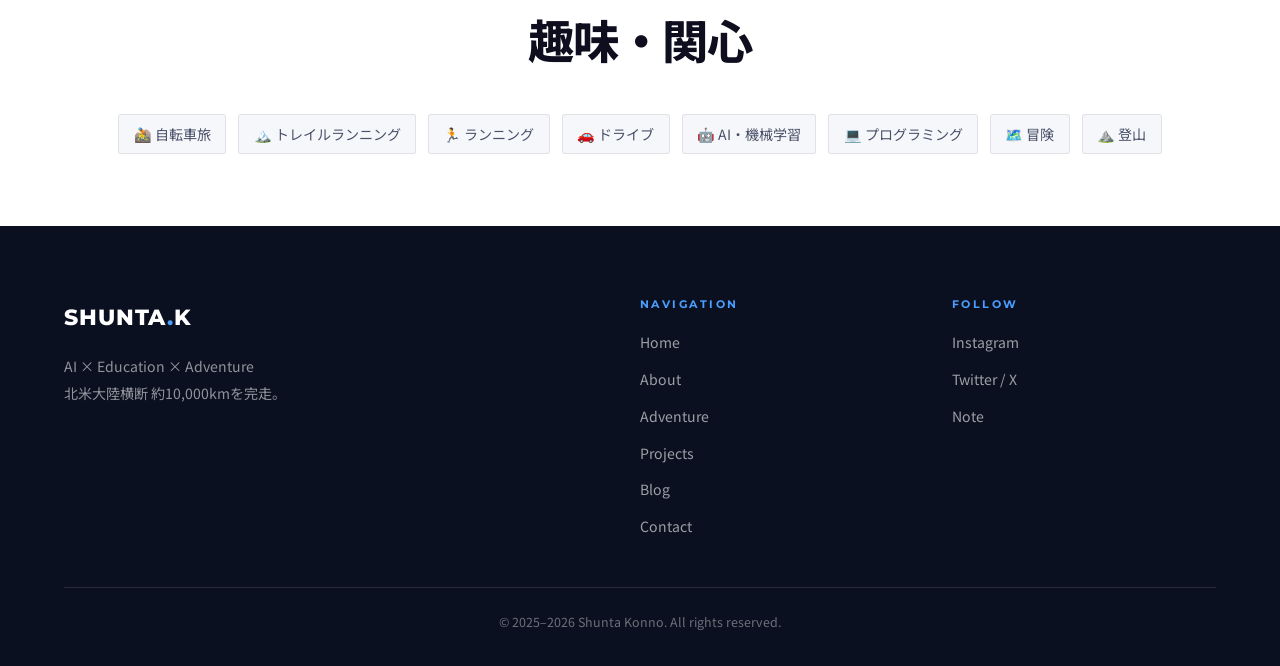
==== commit 07575e64: "Remove 冒険家/Adventurer self-title site-wide - index/about meta, OGP, JSON-LD: drop 冒険家 - Profile badg" ====
--- a/about.html
+++ b/about.html
@@ -4,19 +4,19 @@
   <meta charset="UTF-8">
   <meta name="google-site-verification" content="3t5CI1DyYlu0HoJbHAZWPIja4UkBCypZJrowsVczzZc" />
   <meta name="viewport" content="width=device-width, initial-scale=1.0">
-  <meta name="description" content="今野駿太のプロフィール。千葉生まれ長野育ちの冒険家・大学院生。経歴・研究・趣味について。">
+  <meta name="description" content="今野駿太のプロフィール。千葉生まれ長野育ちの大学院生。経歴・研究・趣味について。">
   <title>About — Shunta Konno</title>
   <link rel="canonical" href="https://shunta-tf.github.io/my-website/about.html">
   <meta property="og:type" content="profile">
   <meta property="og:site_name" content="Shunta Konno">
   <meta property="og:locale" content="ja_JP">
   <meta property="og:title" content="About — 今野駿太 Shunta Konno">
-  <meta property="og:description" content="今野駿太のプロフィール。千葉生まれ長野育ちの冒険家・大学院生。経歴・研究・趣味について。">
+  <meta property="og:description" content="今野駿太のプロフィール。千葉生まれ長野育ちの大学院生。経歴・研究・趣味について。">
   <meta property="og:url" content="https://shunta-tf.github.io/my-website/about.html">
   <meta property="og:image" content="https://shunta-tf.github.io/my-website/images/profile.jpg">
   <meta name="twitter:card" content="summary_large_image">
   <meta name="twitter:title" content="About — 今野駿太 Shunta Konno">
-  <meta name="twitter:description" content="今野駿太のプロフィール。千葉生まれ長野育ちの冒険家・大学院生。経歴・研究・趣味について。">
+  <meta name="twitter:description" content="今野駿太のプロフィール。千葉生まれ長野育ちの大学院生。経歴・研究・趣味について。">
   <meta name="twitter:image" content="https://shunta-tf.github.io/my-website/images/profile.jpg">
   <link rel="preconnect" href="https://fonts.googleapis.com">
   <link rel="preconnect" href="https://fonts.gstatic.com" crossorigin>
@@ -86,7 +86,7 @@
           今野 駿太
         </h1>
         <div class="profile-badges">
-          <span class="profile-badge">🚵 冒険家</span>
+          <span class="profile-badge">🚵 自転車・トレラン</span>
           <span class="profile-badge">🎓 大学院生</span>
           <span class="profile-badge">🤖 AI教育推進機構 学生部リーダー</span>
         </div>
--- a/css/style.css
+++ b/css/style.css
@@ -118,13 +118,22 @@
   position: fixed; top: 0; left: 0; right: 0;
   height: var(--header-height);
   z-index: 1000;
-  transition: var(--t);
+  transition: background-color 0.25s ease, box-shadow 0.25s ease, border-color 0.25s ease;
+  /* Promote to its own compositing layer so the fixed header repaints
+     cleanly on scroll (fixes intermittent backdrop-filter flicker). */
+  transform: translateZ(0);
+  -webkit-transform: translateZ(0);
+  backface-visibility: hidden;
+  -webkit-backface-visibility: hidden;
+  will-change: background-color;
+  border-bottom: 1px solid transparent;
+  background-color: transparent;
 }
 .header.scrolled {
-  background: rgba(255,255,255,0.85);
+  background-color: rgba(255,255,255,0.88);
   backdrop-filter: saturate(180%) blur(20px);
   -webkit-backdrop-filter: saturate(180%) blur(20px);
-  border-bottom: 1px solid var(--border);
+  border-bottom-color: var(--border);
   box-shadow: 0 1px 0 rgba(15,23,42,0.04), 0 6px 24px rgba(15,23,42,0.06);
 }
 .nav {
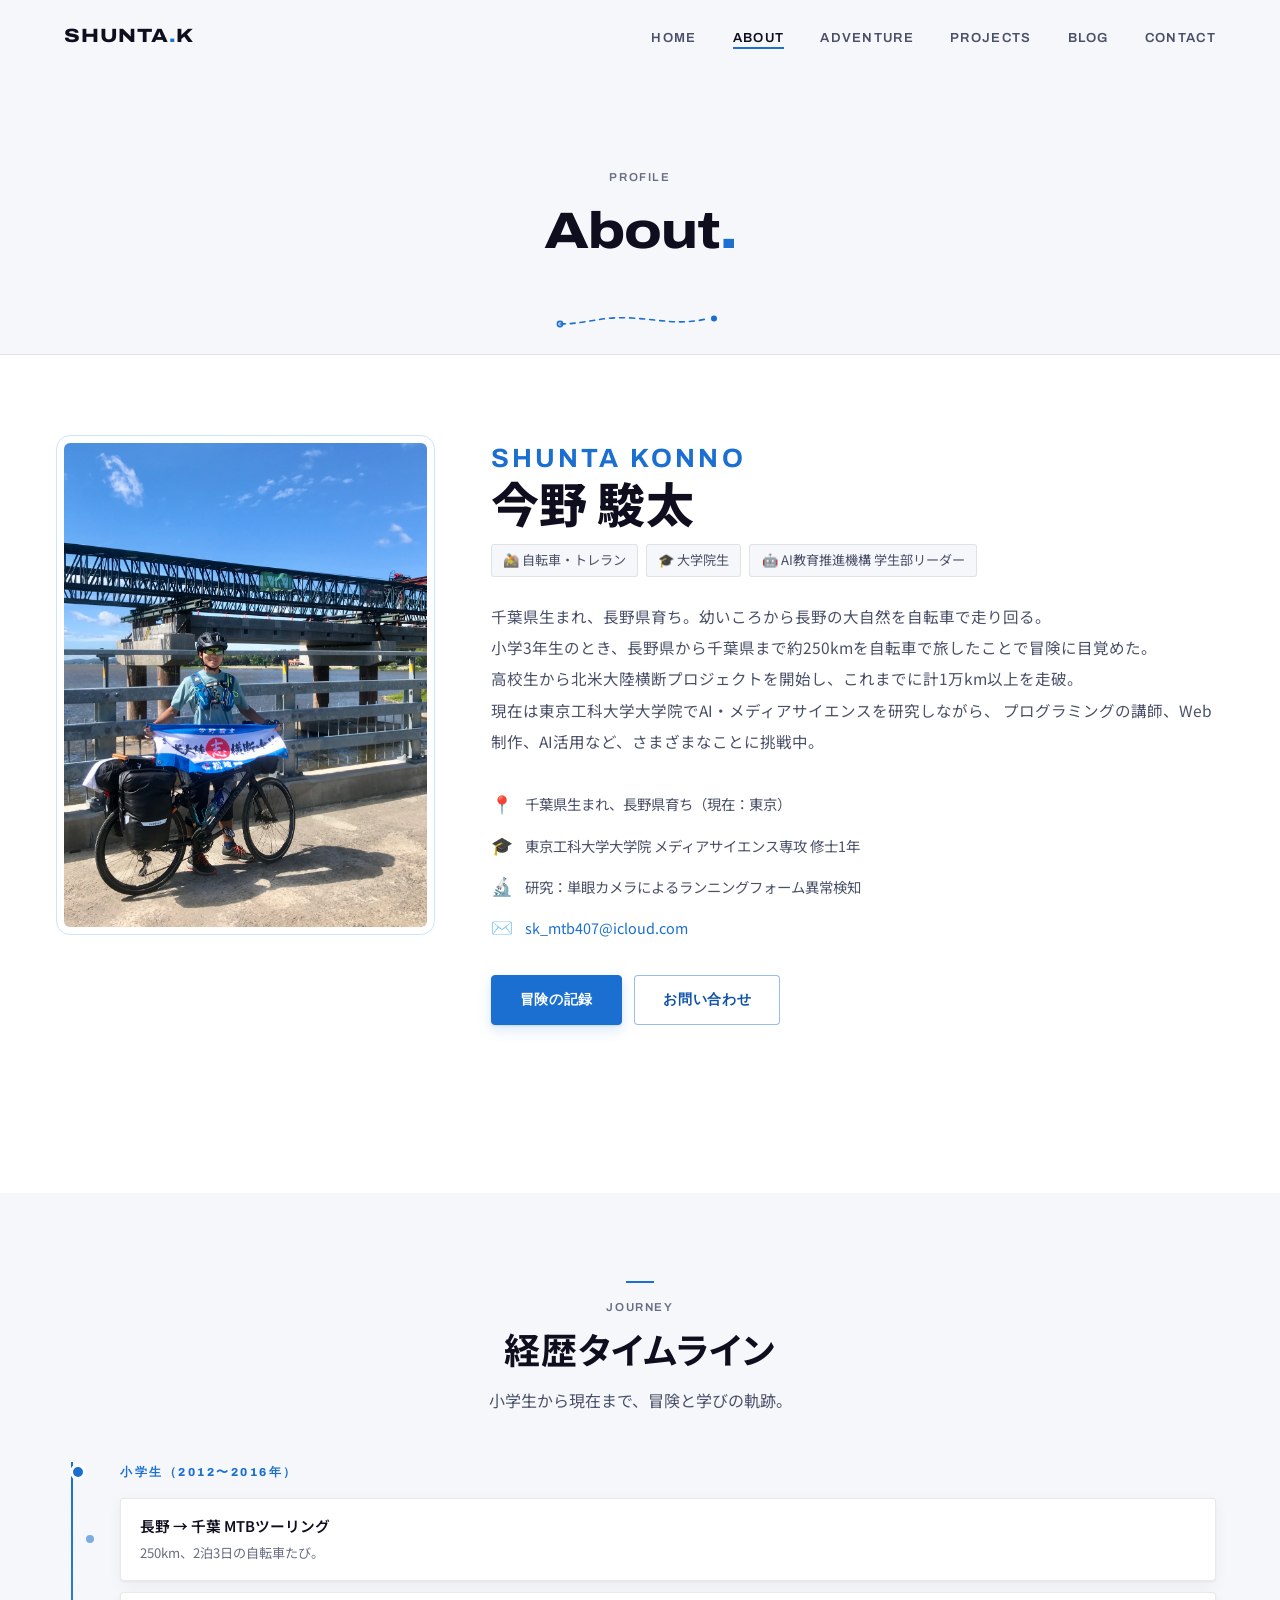
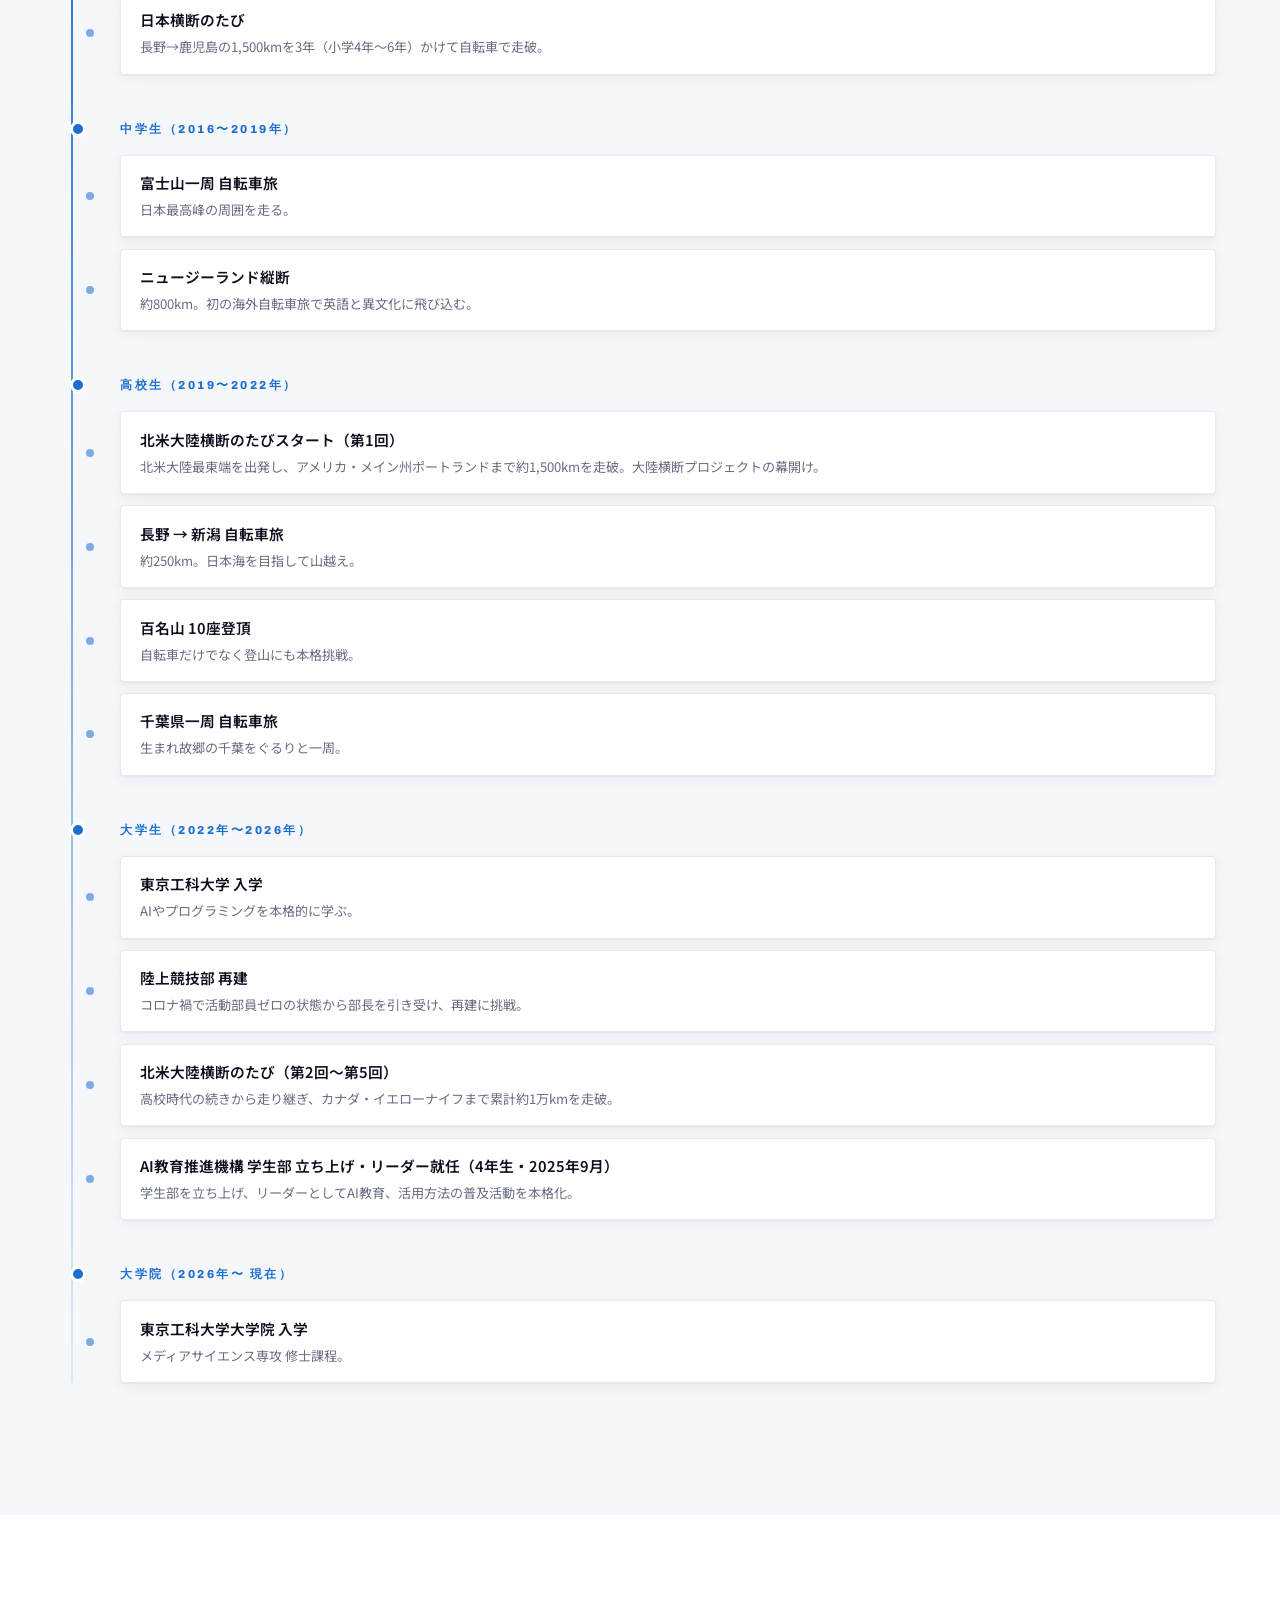
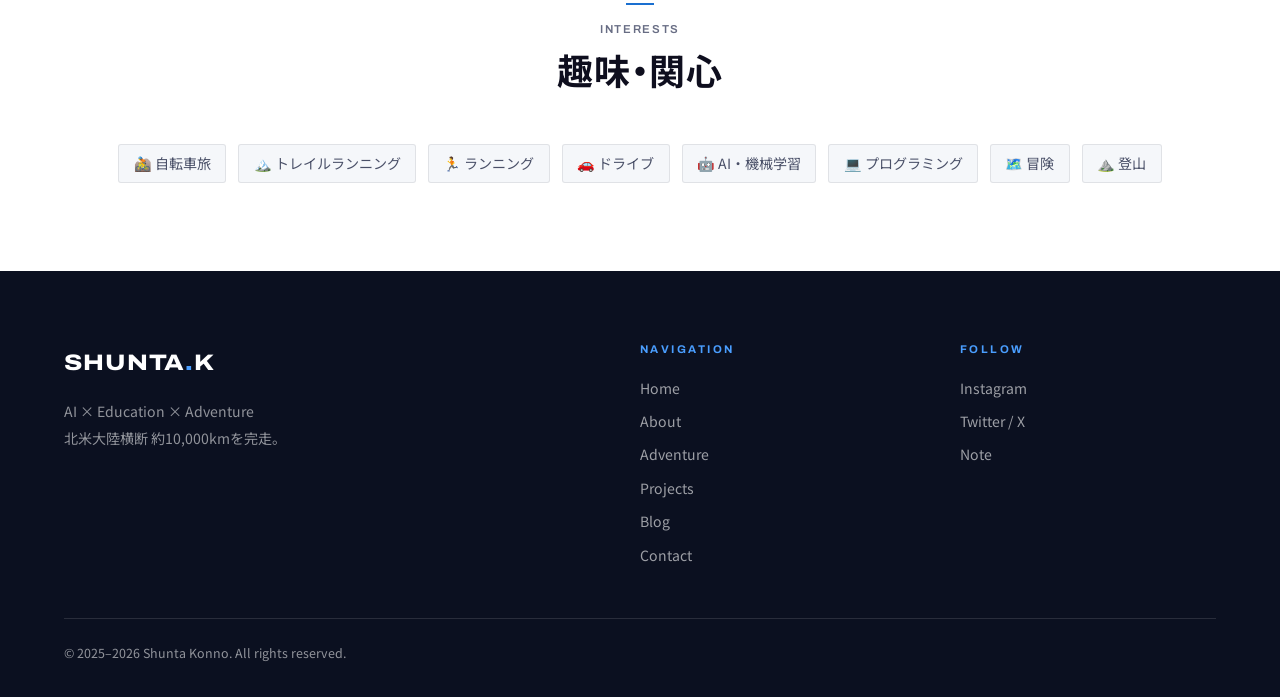
==== commit 08820717: "Design refinement pass: Archivo type system, route-line signature, component unification Typography " ====
--- a/about.html
+++ b/about.html
@@ -20,7 +20,10 @@
   <meta name="twitter:image" content="https://shunta-tf.github.io/my-website/images/profile.jpg">
   <link rel="preconnect" href="https://fonts.googleapis.com">
   <link rel="preconnect" href="https://fonts.gstatic.com" crossorigin>
-  <link href="https://fonts.googleapis.com/css2?family=Montserrat:wght@400;500;600;700;800&family=Noto+Sans+JP:wght@400;500;700&display=swap" rel="stylesheet">
+  <link href="https://fonts.googleapis.com/css2?family=Archivo:wdth,wght@100..125,400..800&family=Noto+Sans+JP:wght@400;500;700&display=swap" rel="stylesheet">
+  <link rel="icon" type="image/svg+xml" href="favicon.svg">
+  <link rel="icon" type="image/png" sizes="180x180" href="apple-touch-icon.png">
+  <link rel="apple-touch-icon" href="apple-touch-icon.png">
   <link rel="stylesheet" href="css/style.css">
 </head>
 <body>
@@ -58,7 +61,7 @@
 <!-- ========== PAGE HERO ========== -->
 <section class="page-hero">
   <span class="section-label">Profile</span>
-  <h1>About <span class="accent">Me</span></h1>
+  <h1>About<span class="accent">.</span></h1>
 </section>
 
 <!-- ========== PROFILE ========== -->
--- a/css/style.css
+++ b/css/style.css
@@ -18,10 +18,11 @@
   --border:        rgba(14, 14, 30, 0.09);
   --border-hover:  rgba(26, 111, 208, 0.3);
   --header-height: 72px;
-  --section-pad:   72px 0;
+  --section-pad:   88px 0;
   --max-width:     1200px;
   --radius:        6px;
   --radius-sm:     4px;
+  --radius-xs:     3px;
   --t:             all 0.25s ease;
   --shadow:        0 1px 2px rgba(15,23,42,0.04), 0 4px 14px rgba(15,23,42,0.05);
   --shadow-hover:  0 2px 6px rgba(15,23,42,0.06), 0 14px 30px rgba(15,23,42,0.10);
@@ -33,7 +34,7 @@
 html { scroll-behavior: smooth; -webkit-text-size-adjust: 100%; scroll-padding-top: 90px; }
 
 body {
-  font-family: 'Noto Sans JP', 'Montserrat', -apple-system, sans-serif;
+  font-family: 'Noto Sans JP', 'Archivo', -apple-system, sans-serif;
   background: var(--bg-primary);
   color: var(--text-primary);
   line-height: 1.75;
@@ -79,31 +80,35 @@
   z-index: 2000;
   background: var(--accent); color: #fff;
   padding: 0.6rem 1rem; border-radius: var(--radius-sm);
-  font-family: 'Montserrat', sans-serif; font-size: 0.85rem; font-weight: 600;
+  font-family: 'Archivo', sans-serif; font-size: 0.85rem; font-weight: 600;
   transition: top 0.2s ease;
 }
 .skip-link:focus { top: 12px; color: #fff; }
 
 /* --- Typography --- */
 h1,h2,h3,h4,h5 {
-  font-family: 'Montserrat', 'Noto Sans JP', sans-serif;
+  font-family: 'Archivo', 'Noto Sans JP', sans-serif;
   font-weight: 700;
   line-height: 1.2;
-  letter-spacing: -0.02em;
-}
-.section-title { font-size: clamp(2rem,4.5vw,2.9rem); margin-bottom: 0.75rem; font-weight: 800; letter-spacing: -0.03em; }
+  letter-spacing: 0; /* JP headings must not inherit Latin negative tracking */
+}
+.section-title {
+  font-size: clamp(1.7rem,3.2vw,2.25rem); margin-bottom: 0.75rem; font-weight: 700;
+  font-feature-settings: "palt"; letter-spacing: 0.02em;
+}
 .section-subtitle { font-size: 1rem; color: var(--text-secondary); margin-bottom: 3rem; font-weight: 400; }
 .accent { color: var(--accent); }
 
 /* --- Layout --- */
 .container { max-width: var(--max-width); margin: 0 auto; padding: 0 24px; }
 .section { padding: var(--section-pad); }
-.section-header { text-align: center; margin-bottom: 44px; }
+.section-header { text-align: center; margin-bottom: 48px; }
+.section-header .section-subtitle { margin-bottom: 0; } /* prevent double margin stacking with header */
 .section-label {
   display: inline-block;
   font-size: 0.72rem; font-weight: 600; letter-spacing: 0.14em;
   text-transform: uppercase; color: var(--text-muted);
-  font-family: 'Montserrat', sans-serif;
+  font-family: 'Archivo', sans-serif;
   margin-bottom: 0.85rem;
 }
 .section-header .section-label::before {
@@ -142,15 +147,16 @@
   margin: 0 auto; padding: 0 24px;
 }
 .nav-logo {
-  font-family: 'Montserrat', sans-serif;
+  font-family: 'Archivo', sans-serif;
   font-size: 1.2rem; font-weight: 800;
+  font-stretch: 118%;
   color: var(--text-primary); letter-spacing: 0.04em;
 }
 .nav-logo span { color: var(--accent); }
 .nav-logo:hover { color: var(--text-primary); }
 .nav-links { display: flex; gap: 2.25rem; align-items: center; }
 .nav-links a {
-  font-family: 'Montserrat', sans-serif;
+  font-family: 'Archivo', sans-serif;
   font-size: 0.82rem; font-weight: 600;
   color: var(--text-secondary); letter-spacing: 0.1em;
   text-transform: uppercase; position: relative; padding-bottom: 4px;
@@ -168,7 +174,10 @@
 /* Hamburger */
 .nav-hamburger {
   display: none; flex-direction: column; gap: 5px;
-  cursor: pointer; padding: 8px; background: none; border: none;
+  align-items: center; justify-content: center;
+  cursor: pointer; background: none; border: none;
+  padding: 0; min-width: 44px; min-height: 44px; /* WCAG tap target */
+  margin-right: -10px; /* keep icon flush with the container edge */
 }
 .nav-hamburger span {
   display: block; width: 24px; height: 2px;
@@ -197,7 +206,7 @@
 }
 .nav-mobile.open { display: flex; }
 .nav-mobile a {
-  font-family: 'Montserrat', sans-serif;
+  font-family: 'Archivo', sans-serif;
   font-size: 1.05rem; font-weight: 600;
   color: var(--text-secondary); text-transform: uppercase;
   letter-spacing: 0.1em; padding: 1rem 0;
@@ -214,7 +223,7 @@
 }
 .footer-grid {
   display: grid; grid-template-columns: 2fr 1fr 1fr;
-  gap: 3rem; margin-bottom: 3rem;
+  gap: 3rem 4rem; margin-bottom: 3rem;
 }
 .footer-brand .nav-logo { font-size: 1.4rem; display: block; margin-bottom: 1rem; color: #fff; }
 .footer-brand .nav-logo span { color: var(--accent-light); }
@@ -223,36 +232,44 @@
 .footer-col h4 {
   font-size: 0.7rem; font-weight: 700; letter-spacing: 0.22em;
   text-transform: uppercase; color: var(--accent-light);
-  margin-bottom: 1rem; font-family: 'Montserrat', sans-serif;
-}
-.footer-col ul { display: flex; flex-direction: column; gap: 0.55rem; }
-.footer-col a { color: rgba(255,255,255,0.6); font-size: 0.88rem; }
+  margin-bottom: 1rem; font-family: 'Archivo', sans-serif;
+}
+.footer-col ul { display: flex; flex-direction: column; gap: 0.15rem; }
+.footer-col a { color: rgba(255,255,255,0.6); font-size: 0.88rem; display: inline-block; padding: 0.2rem 0; }
 .footer-col a:hover { color: #fff; }
 .footer-bottom {
   border-top: 1px solid rgba(255,255,255,0.12);
-  padding-top: 1.5rem; text-align: center;
-  color: rgba(255,255,255,0.4); font-size: 0.78rem;
+  padding-top: 1.5rem; text-align: left;
+  color: rgba(255,255,255,0.55); font-size: 0.78rem;
 }
 
 /* --- Buttons --- */
 .btn {
   display: inline-flex; align-items: center; gap: 0.5rem;
   padding: 0.75rem 1.75rem;
+  border: 1px solid transparent; /* every variant shares one box */
   border-radius: var(--radius-sm);
-  font-family: 'Montserrat', sans-serif;
+  font-family: 'Archivo', sans-serif;
   font-size: 0.875rem; font-weight: 600; letter-spacing: 0.05em;
-  cursor: pointer; transition: var(--t); border: none;
+  cursor: pointer; transition: var(--t);
   text-decoration: none;
 }
-.btn-primary { background: var(--accent); color: #fff; box-shadow: 0 1px 2px rgba(26,111,208,0.16), 0 5px 14px rgba(26,111,208,0.16); }
+.btn-primary {
+  background: var(--accent); border-color: var(--accent); color: #fff;
+  box-shadow: 0 1px 2px rgba(26,111,208,0.16), 0 5px 14px rgba(26,111,208,0.16);
+}
 .btn-primary:hover {
-  background: var(--accent-dark); color: #fff;
-  transform: translateY(-2px); box-shadow: 0 2px 4px rgba(26,111,208,0.18), 0 10px 22px rgba(26,111,208,0.22);
-}
-.btn-outline { background: #fff; color: var(--accent); border: 2px solid var(--accent); }
+  background: var(--accent-dark); border-color: var(--accent-dark); color: #fff;
+  box-shadow: 0 2px 4px rgba(26,111,208,0.18), 0 10px 22px rgba(26,111,208,0.22);
+}
+.btn-outline {
+  background: #fff; color: var(--accent-dark);
+  border-color: rgba(26,111,208,0.45);
+}
 .btn-outline:hover {
-  background: var(--accent); color: #fff;
-  transform: translateY(-2px);
+  background: var(--accent-glow);
+  border-color: var(--accent);
+  color: var(--accent-dark);
 }
 .btn-lg { padding: 1rem 2.5rem; font-size: 1rem; }
 .btn-sm { padding: 0.55rem 1.2rem; font-size: 0.8rem; }
@@ -276,7 +293,7 @@
 .card:hover {
   transform: translateY(-3px);
   box-shadow: var(--shadow-hover);
-  border-color: rgba(26,111,208,0.2);
+  border-color: var(--border-hover);
 }
 .card:hover::before { transform: scaleX(1); }
 
@@ -318,50 +335,37 @@
 }
 .hero-label {
   display: block;
-  font-family: 'Montserrat', sans-serif;
+  font-family: 'Archivo', sans-serif;
   font-size: 0.7rem; font-weight: 500; letter-spacing: 0.1em;
   text-transform: uppercase; color: rgba(255,255,255,0.6);
   margin-bottom: 0.65rem;
 }
 .hero-title {
-  font-size: clamp(2rem, 4.5vw, 3.5rem);
-  font-weight: 800; letter-spacing: -0.03em;
-  line-height: 1.02; margin-bottom: 0.9rem;
+  font-size: clamp(2.2rem, 5vw, 3.9rem);
+  font-weight: 800; letter-spacing: 0;
+  line-height: 1.1; margin-bottom: 0;
   color: #fff;
 }
 .hero-title .name-en {
-  display: block; font-family: 'Montserrat', sans-serif;
+  display: block; font-family: 'Archivo', sans-serif;
+  font-stretch: 118%; letter-spacing: -0.02em;
 }
 .hero-title .name-ja {
   display: block;
   font-size: clamp(0.95rem, 1.8vw, 1.6rem);
   font-weight: 700; color: rgba(255,255,255,0.75);
+  font-feature-settings: "palt"; letter-spacing: 0.08em;
   margin-top: 0.15rem;
 }
+/* Signature: dashed route line (start → end) */
+.route-line { display: block; color: var(--accent); }
+.hero-content .route-line { color: rgba(255,255,255,0.78); margin-top: 1.1rem; }
 .hero-tagline {
   font-size: clamp(0.95rem, 2.2vw, 1.18rem);
   color: rgba(255,255,255,0.85); margin-bottom: 2.25rem;
   max-width: 540px; line-height: 1.9;
 }
 .hero-cta { display: flex; gap: 1rem; flex-wrap: wrap; }
-.hero-scroll {
-  position: absolute; bottom: 40px; left: 50%;
-  transform: translateX(-50%);
-  display: flex; flex-direction: column; align-items: center; gap: 6px;
-  color: var(--text-muted); font-size: 0.68rem;
-  letter-spacing: 0.15em; text-transform: uppercase;
-  font-family: 'Montserrat', sans-serif;
-  animation: scrollBounce 2.2s ease-in-out infinite;
-  z-index: 3;
-}
-.hero-scroll::after {
-  content: ''; display: block; width: 1px; height: 36px;
-  background: linear-gradient(to bottom, var(--accent), transparent);
-}
-@keyframes scrollBounce {
-  0%,100% { transform: translateX(-50%) translateY(0); }
-  50% { transform: translateX(-50%) translateY(9px); }
-}
 
 /* ===========================
    NEWS
@@ -370,6 +374,7 @@
   display: flex; flex-direction: column; gap: 1px;
   background: var(--border); border-radius: var(--radius);
   overflow: hidden; border: 1px solid var(--border);
+  max-width: 880px; margin: 0 auto; /* measure: don't stretch short lines across 1200px */
 }
 .news-item {
   display: flex; align-items: center; gap: 1.25rem;
@@ -386,16 +391,17 @@
 .news-item:hover { background: #f5f8ff; }
 .news-item:hover::before { transform: scaleY(1); }
 .news-date {
-  font-family: 'Montserrat', sans-serif;
+  font-family: 'Archivo', sans-serif;
   font-size: 0.78rem; font-weight: 700; color: var(--accent);
-  white-space: nowrap; min-width: 90px;
+  font-feature-settings: "tnum"; font-variant-numeric: tabular-nums;
+  white-space: nowrap; min-width: 76px;
 }
 .news-badge {
-  font-size: 0.68rem; font-weight: 700;
-  padding: 0.2rem 0.55rem; border-radius: 3px;
-  background: var(--accent-glow); color: var(--accent);
-  white-space: nowrap; border: 1px solid rgba(26,111,208,0.25);
-  font-family: 'Montserrat', sans-serif;
+  font-size: 0.72rem; font-weight: 700;
+  padding: 0.2rem 0.55rem; border-radius: var(--radius-xs);
+  background: var(--accent-glow); color: var(--accent-dark);
+  white-space: nowrap; border: 1px solid rgba(13,82,168,0.28);
+  font-family: 'Archivo', sans-serif;
 }
 .news-text { color: var(--text-secondary); font-size: 0.92rem; flex: 1; }
 
@@ -404,11 +410,12 @@
    =========================== */
 .activity-grid { display: grid; grid-template-columns: repeat(3,1fr); gap: 1.5rem; }
 .activity-grid--2 { grid-template-columns: repeat(2,1fr); }
-.activity-icon { font-size: 2.5rem; margin-bottom: 1.25rem; display: block; }
+.activity-icon { font-size: 2.5rem; margin-bottom: 1.25rem; display: block; color: var(--accent); line-height: 1; }
+.activity-icon svg { width: 34px; height: 34px; display: block; }
 .activity-card { display: flex; flex-direction: column; }
 .activity-card h3 {
   font-size: 1.35rem; margin-bottom: 0.2rem;
-  font-family: 'Montserrat', sans-serif; letter-spacing: -0.01em;
+  font-family: 'Archivo', sans-serif; letter-spacing: -0.01em;
 }
 .activity-sub {
   display: block; font-size: 0.78rem; font-weight: 500;
@@ -438,7 +445,7 @@
   transform: scaleX(0); transition: transform 0.25s ease;
 }
 .sns-card:hover {
-  border-color: rgba(26,111,208,0.3);
+  border-color: var(--border-hover);
   box-shadow: var(--shadow-hover);
   color: var(--accent);
   transform: translateY(-3px);
@@ -446,7 +453,7 @@
 .sns-card:hover::before { transform: scaleX(1); }
 .sns-card .icon { font-size: 1.8rem; line-height: 1; }
 .sns-card .label {
-  font-family: 'Montserrat', sans-serif;
+  font-family: 'Archivo', sans-serif;
   font-size: 0.75rem; font-weight: 700;
   letter-spacing: 0.1em; text-transform: uppercase;
 }
@@ -462,16 +469,18 @@
   border-bottom: 1px solid var(--border);
 }
 .page-hero::after {
-  content: ''; position: absolute; bottom: -1px; left: 50%;
-  transform: translateX(-50%); width: 40px; height: 2px;
-  background: var(--accent);
-}
-.page-hero .section-label::before {
-  content: ''; display: block;
-  width: 28px; height: 2px; background: var(--accent);
-  margin: 0 auto 0.85rem;
-}
-.page-hero h1 { font-size: clamp(2.4rem, 6.5vw, 4.2rem); font-weight: 800; margin-bottom: 0.75rem; letter-spacing: -0.03em; }
+  /* signature route line replaces the anonymous blue bar */
+  content: '';
+  position: absolute; bottom: 26px; left: 50%;
+  transform: translateX(-50%);
+  width: 168px; height: 16px;
+  background: url("data:image/svg+xml,%3Csvg xmlns='http://www.w3.org/2000/svg' viewBox='0 0 168 16'%3E%3Cpath d='M4 12 C 30 12 46 4 76 6 S 124 13 150 7' fill='none' stroke='%231a6fd0' stroke-width='1.6' stroke-dasharray='5 5' stroke-linecap='round'/%3E%3Ccircle cx='4' cy='12' r='2.6' fill='none' stroke='%231a6fd0' stroke-width='1.6'/%3E%3Ccircle cx='158' cy='6.6' r='3' fill='%231a6fd0'/%3E%3C/svg%3E") center / contain no-repeat;
+}
+.page-hero .section-label::before { display: none; } /* one accent mark per hero, the route line */
+.page-hero h1 {
+  font-size: clamp(2.1rem, 5vw, 3.2rem); font-weight: 800; margin-bottom: 0.75rem;
+  font-stretch: 118%; letter-spacing: -0.02em;
+}
 .page-hero p { color: var(--text-secondary); font-size: 1.05rem; max-width: 480px; margin: 0 auto; }
 
 /* ===========================
@@ -503,10 +512,10 @@
 .profile-placeholder .ph-icon { font-size: 2.5rem; opacity: 0.5; }
 .profile-name {
   font-size: clamp(2rem,5vw,3rem); font-weight: 800;
-  margin-bottom: 0.5rem; letter-spacing: -0.03em;
+  margin-bottom: 0.5rem; font-feature-settings: "palt"; letter-spacing: 0.01em;
 }
 .profile-name .en {
-  display: block; font-family: 'Montserrat', sans-serif;
+  display: block; font-family: 'Archivo', sans-serif;
   font-size: 0.55em; color: var(--accent); font-weight: 700;
   letter-spacing: 0.12em; text-transform: uppercase; margin-bottom: 0.25rem;
 }
@@ -515,7 +524,7 @@
 }
 .profile-badge {
   background: var(--bg-secondary); border: 1px solid var(--border);
-  padding: 0.25rem 0.7rem; border-radius: 3px; font-size: 0.82rem;
+  padding: 0.25rem 0.7rem; border-radius: var(--radius-xs); font-size: 0.82rem;
   color: var(--text-secondary);
 }
 .profile-bio {
@@ -539,7 +548,7 @@
 }
 .timeline-group { margin-bottom: 2.75rem; }
 .timeline-era {
-  font-family: 'Montserrat', sans-serif;
+  font-family: 'Archivo', sans-serif;
   font-size: 0.72rem; font-weight: 800; letter-spacing: 0.22em;
   text-transform: uppercase; color: var(--accent);
   margin-bottom: 1rem; padding-left: 1.5rem; position: relative;
@@ -555,9 +564,8 @@
   position: relative;
   background: var(--bg-card); border: 1px solid var(--border);
   border-radius: var(--radius-sm); padding: 0.9rem 1.2rem;
-  transition: var(--t); box-shadow: 0 1px 6px rgba(14,14,30,0.05);
-}
-.timeline-item:hover { border-color: rgba(26,111,208,0.25); background: #f5f8ff; box-shadow: var(--shadow); }
+  box-shadow: var(--shadow);
+}
 .timeline-item::before {
   content: ''; position: absolute;
   left: -2.18rem; top: 50%; transform: translateY(-50%);
@@ -575,10 +583,8 @@
   display: inline-flex; align-items: center; gap: 0.45rem;
   padding: 0.4rem 0.9rem;
   background: var(--bg-secondary); border: 1px solid var(--border);
-  border-radius: 3px; font-size: 0.88rem; color: var(--text-secondary);
-  transition: var(--t);
-}
-.hobby-tag:hover { border-color: var(--accent); color: var(--accent); }
+  border-radius: var(--radius-xs); font-size: 0.88rem; color: var(--text-secondary);
+}
 
 /* ===========================
    ADVENTURE — Main Project
@@ -598,35 +604,37 @@
   gap: 1.5rem; margin-bottom: 2rem;
 }
 .mp-badge {
-  font-family: 'Montserrat', sans-serif;
-  font-size: 0.68rem; font-weight: 700; letter-spacing: 0.1em;
+  font-family: 'Archivo', sans-serif;
+  font-size: 0.72rem; font-weight: 700; letter-spacing: 0.1em;
   text-transform: uppercase; color: var(--accent);
   padding: 0; border-radius: 0;
 }
-.mp-title { font-size: clamp(1.5rem,4vw,2.4rem); font-weight: 800; margin-bottom: 0.4rem; }
+.mp-title { font-size: clamp(1.5rem,4vw,2.4rem); font-weight: 800; margin-bottom: 0.4rem; font-feature-settings: "palt"; }
 .mp-sub { color: var(--text-secondary); font-size: 0.92rem; }
 .mp-stats { display: flex; gap: 2.5rem; flex-wrap: wrap; }
 .stat { text-align: center; }
 .stat-val {
-  font-family: 'Montserrat', sans-serif;
+  font-family: 'Archivo', sans-serif;
   font-size: clamp(1.6rem,3.5vw,2.6rem);
   font-weight: 800; color: var(--accent); line-height: 1;
+  font-stretch: 118%;
+  font-feature-settings: "tnum"; font-variant-numeric: tabular-nums;
   margin-bottom: 0.25rem;
 }
-.stat-lbl { font-size: 0.78rem; color: var(--text-muted); font-family: 'Montserrat',sans-serif; }
+.stat-lbl { font-size: 0.78rem; color: var(--text-muted); font-family: 'Archivo',sans-serif; }
 .progress-wrap { margin-top: 2rem; }
 .progress-meta {
   display: flex; justify-content: space-between;
   margin-bottom: 0.65rem; font-size: 0.82rem; color: var(--text-secondary);
 }
 .progress-track {
-  height: 6px; background: rgba(14,14,30,0.08);
-  border-radius: 100px; overflow: hidden;
+  height: 5px; background: rgba(14,14,30,0.08);
+  border-radius: var(--radius-xs); overflow: hidden;
 }
 .progress-fill {
   height: 100%;
-  background: linear-gradient(90deg, var(--accent), var(--accent-light));
-  border-radius: 100px;
+  background: var(--accent);
+  border-radius: var(--radius-xs);
   position: relative;
   width: 0;
   transition: width 1.6s cubic-bezier(0.4,0,0.2,1) 0.4s;
@@ -635,7 +643,7 @@
 .route-section { margin-top: 2rem; padding-top: 2rem; border-top: 1px solid var(--border); }
 .route-label {
   font-size: 0.72rem; color: var(--text-muted);
-  font-family: 'Montserrat',sans-serif; font-weight: 700;
+  font-family: 'Archivo',sans-serif; font-weight: 700;
   letter-spacing: 0.15em; text-transform: uppercase; margin-bottom: 0.85rem;
 }
 /* Adventures grid */
@@ -650,7 +658,7 @@
   gap: 1.25rem;
 }
 .adv-card {
-  background: var(--bg-card); border: 1px solid var(--border);
+  background: var(--bg-card); border: 1px solid rgba(26,111,208,0.28); /* accent family */
   border-radius: var(--radius); padding: 1.5rem; transition: var(--t);
   box-shadow: var(--shadow); overflow: hidden;
   display: flex; flex-direction: column;
@@ -663,11 +671,10 @@
   transition: transform 0.3s ease;
 }
 .adv-card:hover {
-  border-color: rgba(26,111,208,0.25);
+  border-color: var(--accent);
   box-shadow: var(--shadow-hover);
 }
 .adv-card:hover::before { transform: scaleX(1); }
-.adv-card--accent { border-color: rgba(74,158,255,0.5); }
 .adv-photo {
   width: 100%;
   margin: 0 0 1.2rem;
@@ -676,17 +683,18 @@
 }
 .era-badge {
   display: inline-block;
-  font-size: 0.68rem; font-weight: 700; color: var(--text-muted);
+  font-size: 0.72rem; font-weight: 700; color: var(--text-muted);
   background: transparent; border: none;
   padding: 0; border-radius: 0;
-  font-family: 'Montserrat',sans-serif; letter-spacing: 0.08em;
+  font-family: 'Archivo',sans-serif; letter-spacing: 0.08em;
   text-transform: uppercase;
   margin-bottom: 0.7rem;
 }
 .adv-card h3 { font-size: 0.97rem; font-weight: 700; margin-bottom: 0.4rem; line-height: 1.4; }
 .adv-dist {
-  font-family: 'Montserrat',sans-serif;
+  font-family: 'Archivo',sans-serif;
   font-size: 1.15rem; font-weight: 800;
+  font-feature-settings: "tnum"; font-variant-numeric: tabular-nums;
   color: var(--accent); margin-bottom: 0.2rem;
 }
 .adv-note { font-size: 0.82rem; color: var(--text-muted); }
@@ -731,7 +739,7 @@
 .ci-label {
   font-size: 0.7rem; color: var(--text-muted);
   text-transform: uppercase; letter-spacing: 0.12em;
-  font-family: 'Montserrat',sans-serif; margin-bottom: 0.22rem;
+  font-family: 'Archivo',sans-serif; margin-bottom: 0.22rem;
 }
 .ci-val { font-size: 0.9rem; color: var(--text-secondary); word-break: break-all; }
 .ci-val a { color: var(--accent); }
@@ -739,7 +747,7 @@
 .contact-sns h4 {
   font-size: 0.7rem; color: var(--text-muted);
   text-transform: uppercase; letter-spacing: 0.12em;
-  font-family: 'Montserrat',sans-serif; margin-bottom: 1rem;
+  font-family: 'Archivo',sans-serif; margin-bottom: 1rem;
 }
 .sns-pill-row { display: flex; flex-wrap: wrap; gap: 0.65rem; }
 .sns-pill {
@@ -747,7 +755,7 @@
   color: var(--text-secondary); font-size: 0.88rem;
   padding: 0.38rem 0.9rem;
   background: var(--bg-card); border: 1px solid var(--border);
-  border-radius: 3px; transition: var(--t);
+  border-radius: var(--radius-xs); transition: var(--t);
 }
 .sns-pill:hover { color: var(--accent); border-color: var(--accent); }
 
@@ -785,9 +793,13 @@
   .nav-links { display: none; }
   .nav-hamburger { display: flex; }
 
-  /* Hero */
-  .hero { min-height: 52vh; align-items: center; }
-  .hero-content { padding: var(--header-height) 20px 40px; text-align: center; }
+  /* Hero — keep the desktop bottom-left composition */
+  .hero {
+    min-height: 52vh;
+    min-height: 52svh; /* stable when the mobile URL bar collapses */
+    align-items: flex-end;
+  }
+  .hero-content { padding: 0 20px 36px; text-align: left; }
   .hero-overlay {
     background: linear-gradient(
       to bottom,
@@ -799,11 +811,11 @@
   .hero-title .name-ja { font-size: clamp(0.85rem, 3.2vw, 1.4rem); }
   .hero-cta { flex-direction: column; align-items: stretch; gap: 0.75rem; }
   .hero-cta .btn-lg { width: 100%; justify-content: center; text-align: center; }
-  .hero-scroll { display: none; }
 
   /* Page hero (inner pages) */
   .page-hero { padding: 110px 16px 50px; }
-  .page-hero h1 { font-size: clamp(1.9rem, 7vw, 4rem); }
+  .page-hero h1 { font-size: clamp(1.8rem, 6.5vw, 2.6rem); }
+  .page-hero::after { bottom: 14px; width: 132px; }
 
   /* News */
   .news-item {
@@ -815,12 +827,13 @@
   .news-date { min-width: unset; font-size: 0.72rem; }
 
   /* Activity grid */
-  .activity-grid { grid-template-columns: 1fr; }
+  .activity-grid,
+  .activity-grid--2 { grid-template-columns: 1fr; }
 
   /* SNS */
   .sns-row { display: grid; grid-template-columns: repeat(3, 1fr); gap: 0.6rem; }
   .sns-card { min-width: unset; padding: 1.1rem 0.5rem; }
-  .sns-card .label { font-size: 0.66rem; letter-spacing: 0.04em; }
+  .sns-card .label { font-size: 0.72rem; letter-spacing: 0.04em; }
 
   /* About */
   .profile-section { grid-template-columns: 1fr; gap: 2rem; margin-bottom: 48px; }
@@ -849,8 +862,12 @@
   :root { --section-pad: 36px 0; }
   .hero-title { font-size: clamp(1.6rem, 8vw, 2.4rem); }
   .adventures-grid { grid-template-columns: 1fr 1fr; gap: 0.6rem; }
+  .trail-grid { grid-template-columns: 1fr; } /* 2 cards; photos back to legible size */
+  .adv-card { padding: 0.85rem; }
+  .adv-note { font-size: 0.8rem; line-height: 1.6; }
+  .era-badge { letter-spacing: 0.04em; }
   .mp-stats { gap: 1rem; }
-  .section-title { font-size: clamp(1.5rem, 6vw, 2.5rem); }
+  .section-title { font-size: clamp(1.4rem, 5.5vw, 1.9rem); }
   .contact-grid { gap: 2rem; }
   .ig-cta { padding: 2rem 1.25rem; }
 }
@@ -869,8 +886,8 @@
   padding: 1.25rem 1.5rem;
 }
 .edu-detail-label {
-  font-family: 'Montserrat', sans-serif;
-  font-size: 0.68rem; font-weight: 700;
+  font-family: 'Archivo', sans-serif;
+  font-size: 0.72rem; font-weight: 700;
   letter-spacing: 0.12em; text-transform: uppercase;
   color: var(--accent); margin-bottom: 0.6rem;
 }
